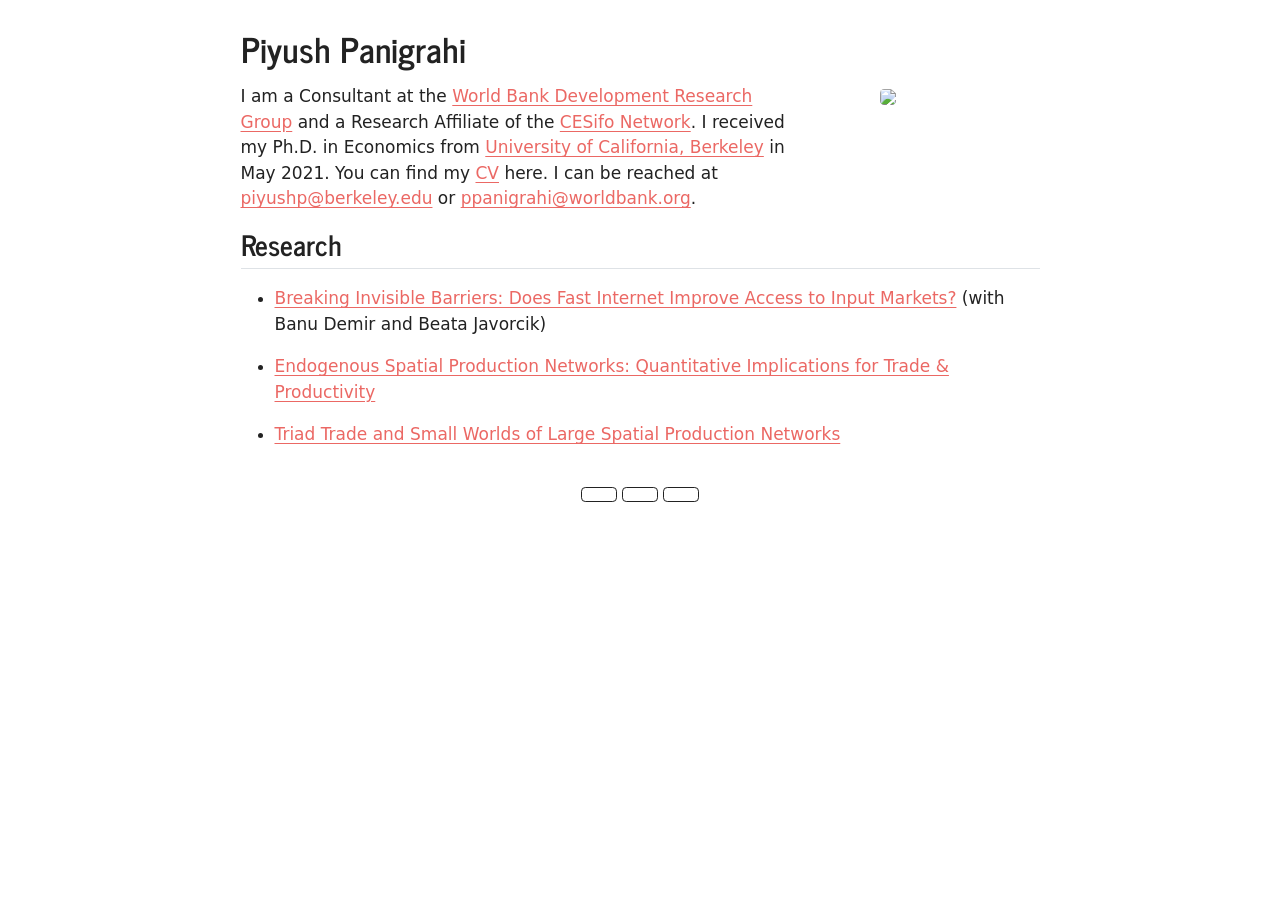
==== docs/index.html @ db844658 "update buttons" ====
<!DOCTYPE html>
<html xmlns="http://www.w3.org/1999/xhtml" lang="en" xml:lang="en"><head>

<meta charset="utf-8">
<meta name="generator" content="quarto-1.4.550">

<meta name="viewport" content="width=device-width, initial-scale=1.0, user-scalable=yes">


<title>Piyush Panigrahi</title>
<style>
code{white-space: pre-wrap;}
span.smallcaps{font-variant: small-caps;}
div.columns{display: flex; gap: min(4vw, 1.5em);}
div.column{flex: auto; overflow-x: auto;}
div.hanging-indent{margin-left: 1.5em; text-indent: -1.5em;}
ul.task-list{list-style: none;}
ul.task-list li input[type="checkbox"] {
  width: 0.8em;
  margin: 0 0.8em 0.2em -1em; /* quarto-specific, see https://github.com/quarto-dev/quarto-cli/issues/4556 */ 
  vertical-align: middle;
}
</style>


<script src="site_libs/quarto-nav/quarto-nav.js"></script>
<script src="site_libs/clipboard/clipboard.min.js"></script>
<script src="site_libs/quarto-search/autocomplete.umd.js"></script>
<script src="site_libs/quarto-search/fuse.min.js"></script>
<script src="site_libs/quarto-search/quarto-search.js"></script>
<meta name="quarto:offset" content="./">
<script src="site_libs/quarto-html/quarto.js"></script>
<script src="site_libs/quarto-html/popper.min.js"></script>
<script src="site_libs/quarto-html/tippy.umd.min.js"></script>
<script src="site_libs/quarto-html/anchor.min.js"></script>
<link href="site_libs/quarto-html/tippy.css" rel="stylesheet">
<link href="site_libs/quarto-html/quarto-syntax-highlighting.css" rel="stylesheet" id="quarto-text-highlighting-styles">
<script src="site_libs/bootstrap/bootstrap.min.js"></script>
<link href="site_libs/bootstrap/bootstrap-icons.css" rel="stylesheet">
<link href="site_libs/bootstrap/bootstrap.min.css" rel="stylesheet" id="quarto-bootstrap" data-mode="light">
<script id="quarto-search-options" type="application/json">{
  "location": "sidebar",
  "copy-button": false,
  "collapse-after": 3,
  "panel-placement": "start",
  "type": "textbox",
  "limit": 50,
  "keyboard-shortcut": [
    "f",
    "/",
    "s"
  ],
  "show-item-context": false,
  "language": {
    "search-no-results-text": "No results",
    "search-matching-documents-text": "matching documents",
    "search-copy-link-title": "Copy link to search",
    "search-hide-matches-text": "Hide additional matches",
    "search-more-match-text": "more match in this document",
    "search-more-matches-text": "more matches in this document",
    "search-clear-button-title": "Clear",
    "search-text-placeholder": "",
    "search-detached-cancel-button-title": "Cancel",
    "search-submit-button-title": "Submit",
    "search-label": "Search"
  }
}</script>


<link rel="stylesheet" href="styles.css">
</head>

<body class="fullcontent">

<div id="quarto-search-results"></div>
<!-- content -->
<div id="quarto-content" class="quarto-container page-columns page-rows-contents page-layout-article">
<!-- sidebar -->
<!-- margin-sidebar -->
    
<!-- main -->
<main class="content page-columns page-full" id="quarto-document-content">

<header id="title-block-header" class="quarto-title-block default">
<div class="quarto-title">
<h1 class="title">Piyush Panigrahi</h1>
</div>



<div class="quarto-title-meta">

    
  
    
  </div>
  


</header>


<div class="columns">
<div class="column" style="width:70%;">
<p>I am a Consultant at the <a href="https://www.worldbank.org/en/about/unit/unit-dec#4">World Bank Development Research Group</a> and a Research Affiliate of the <a href="https://www.cesifo.org/en">CESifo Network</a>. I received my Ph.D.&nbsp;in Economics from <a href="https://www.econ.berkeley.edu/">University of California, Berkeley</a> in May 2021. You can find my <a href="CV_PiyushPanigrahi.pdf">CV</a> here. I can be reached at <a href="mailto:piyushp@berkeley.edu">piyushp@berkeley.edu</a> or <a href="mailto:ppanigrahi@worldbank.org">ppanigrahi@worldbank.org</a>.</p>
</div><div class="column" style="width:10%;">
<!-- empty column to create gap -->
</div><div class="column" style="width:20%;">
<p><img src="headshot.jpg" class="rounded img-fluid"></p>
</div>
</div>
<section id="research" class="level2 page-columns page-full">
<h2 class="anchored" data-anchor-id="research">Research</h2>
<ul>
<li><p><a href="FibreInternet_DJP.pdf">Breaking Invisible Barriers: Does Fast Internet Improve Access to Input Markets?</a> (with Banu Demir and Beata Javorcik)</p></li>
<li><p><a href="JMP_PiyushPanigrahi.pdf">Endogenous Spatial Production Networks: Quantitative Implications for Trade &amp; Productivity</a></p></li>
<li><p><a href="TriadTrade_PiyushPanigrahi.pdf">Triad Trade and Small Worlds of Large Spatial Production Networks</a></p></li>
</ul>
<div style="page-break-after: always;"></div>
<div class="column-page-inset text-center">
<a class="btn btn-outline-dark" ,="" href="https://twitter.com/PiyushPP_" target="_blank" rel="noopener noreferrer">
    <i class="bi bi-twitter" role="img" aria-label="Twitter"></i>
</a>

<a class="btn btn-outline-dark" ,="" href="https://www.linkedin.com/in/piyushpanigrahi/" target="_blank" rel="noopener noreferrer">
    <i class="bi bi-linkedin" role="img" aria-label="LinkedIn"></i>
</a>

<a class="btn btn-outline-dark" ,="" href="mailto:piyushp@berkeley.edu" target="_blank" rel="noopener noreferrer">
    <i class="ai bi-envelope" role="img" aria-label="email"></i>
</a>
</div>


</section>

</main> <!-- /main -->
<script id="quarto-html-after-body" type="application/javascript">
window.document.addEventListener("DOMContentLoaded", function (event) {
  const toggleBodyColorMode = (bsSheetEl) => {
    const mode = bsSheetEl.getAttribute("data-mode");
    const bodyEl = window.document.querySelector("body");
    if (mode === "dark") {
      bodyEl.classList.add("quarto-dark");
      bodyEl.classList.remove("quarto-light");
    } else {
      bodyEl.classList.add("quarto-light");
      bodyEl.classList.remove("quarto-dark");
    }
  }
  const toggleBodyColorPrimary = () => {
    const bsSheetEl = window.document.querySelector("link#quarto-bootstrap");
    if (bsSheetEl) {
      toggleBodyColorMode(bsSheetEl);
    }
  }
  toggleBodyColorPrimary();  
  const icon = "";
  const anchorJS = new window.AnchorJS();
  anchorJS.options = {
    placement: 'right',
    icon: icon
  };
  anchorJS.add('.anchored');
  const isCodeAnnotation = (el) => {
    for (const clz of el.classList) {
      if (clz.startsWith('code-annotation-')) {                     
        return true;
      }
    }
    return false;
  }
  const clipboard = new window.ClipboardJS('.code-copy-button', {
    text: function(trigger) {
      const codeEl = trigger.previousElementSibling.cloneNode(true);
      for (const childEl of codeEl.children) {
        if (isCodeAnnotation(childEl)) {
          childEl.remove();
        }
      }
      return codeEl.innerText;
    }
  });
  clipboard.on('success', function(e) {
    // button target
    const button = e.trigger;
    // don't keep focus
    button.blur();
    // flash "checked"
    button.classList.add('code-copy-button-checked');
    var currentTitle = button.getAttribute("title");
    button.setAttribute("title", "Copied!");
    let tooltip;
    if (window.bootstrap) {
      button.setAttribute("data-bs-toggle", "tooltip");
      button.setAttribute("data-bs-placement", "left");
      button.setAttribute("data-bs-title", "Copied!");
      tooltip = new bootstrap.Tooltip(button, 
        { trigger: "manual", 
          customClass: "code-copy-button-tooltip",
          offset: [0, -8]});
      tooltip.show();    
    }
    setTimeout(function() {
      if (tooltip) {
        tooltip.hide();
        button.removeAttribute("data-bs-title");
        button.removeAttribute("data-bs-toggle");
        button.removeAttribute("data-bs-placement");
      }
      button.setAttribute("title", currentTitle);
      button.classList.remove('code-copy-button-checked');
    }, 1000);
    // clear code selection
    e.clearSelection();
  });
  function tippyHover(el, contentFn, onTriggerFn, onUntriggerFn) {
    const config = {
      allowHTML: true,
      maxWidth: 500,
      delay: 100,
      arrow: false,
      appendTo: function(el) {
          return el.parentElement;
      },
      interactive: true,
      interactiveBorder: 10,
      theme: 'quarto',
      placement: 'bottom-start',
    };
    if (contentFn) {
      config.content = contentFn;
    }
    if (onTriggerFn) {
      config.onTrigger = onTriggerFn;
    }
    if (onUntriggerFn) {
      config.onUntrigger = onUntriggerFn;
    }
    window.tippy(el, config); 
  }
  const noterefs = window.document.querySelectorAll('a[role="doc-noteref"]');
  for (var i=0; i<noterefs.length; i++) {
    const ref = noterefs[i];
    tippyHover(ref, function() {
      // use id or data attribute instead here
      let href = ref.getAttribute('data-footnote-href') || ref.getAttribute('href');
      try { href = new URL(href).hash; } catch {}
      const id = href.replace(/^#\/?/, "");
      const note = window.document.getElementById(id);
      return note.innerHTML;
    });
  }
  const xrefs = window.document.querySelectorAll('a.quarto-xref');
  const processXRef = (id, note) => {
    // Strip column container classes
    const stripColumnClz = (el) => {
      el.classList.remove("page-full", "page-columns");
      if (el.children) {
        for (const child of el.children) {
          stripColumnClz(child);
        }
      }
    }
    stripColumnClz(note)
    if (id === null || id.startsWith('sec-')) {
      // Special case sections, only their first couple elements
      const container = document.createElement("div");
      if (note.children && note.children.length > 2) {
        container.appendChild(note.children[0].cloneNode(true));
        for (let i = 1; i < note.children.length; i++) {
          const child = note.children[i];
          if (child.tagName === "P" && child.innerText === "") {
            continue;
          } else {
            container.appendChild(child.cloneNode(true));
            break;
          }
        }
        if (window.Quarto?.typesetMath) {
          window.Quarto.typesetMath(container);
        }
        return container.innerHTML
      } else {
        if (window.Quarto?.typesetMath) {
          window.Quarto.typesetMath(note);
        }
        return note.innerHTML;
      }
    } else {
      // Remove any anchor links if they are present
      const anchorLink = note.querySelector('a.anchorjs-link');
      if (anchorLink) {
        anchorLink.remove();
      }
      if (window.Quarto?.typesetMath) {
        window.Quarto.typesetMath(note);
      }
      // TODO in 1.5, we should make sure this works without a callout special case
      if (note.classList.contains("callout")) {
        return note.outerHTML;
      } else {
        return note.innerHTML;
      }
    }
  }
  for (var i=0; i<xrefs.length; i++) {
    const xref = xrefs[i];
    tippyHover(xref, undefined, function(instance) {
      instance.disable();
      let url = xref.getAttribute('href');
      let hash = undefined; 
      if (url.startsWith('#')) {
        hash = url;
      } else {
        try { hash = new URL(url).hash; } catch {}
      }
      if (hash) {
        const id = hash.replace(/^#\/?/, "");
        const note = window.document.getElementById(id);
        if (note !== null) {
          try {
            const html = processXRef(id, note.cloneNode(true));
            instance.setContent(html);
          } finally {
            instance.enable();
            instance.show();
          }
        } else {
          // See if we can fetch this
          fetch(url.split('#')[0])
          .then(res => res.text())
          .then(html => {
            const parser = new DOMParser();
            const htmlDoc = parser.parseFromString(html, "text/html");
            const note = htmlDoc.getElementById(id);
            if (note !== null) {
              const html = processXRef(id, note);
              instance.setContent(html);
            } 
          }).finally(() => {
            instance.enable();
            instance.show();
          });
        }
      } else {
        // See if we can fetch a full url (with no hash to target)
        // This is a special case and we should probably do some content thinning / targeting
        fetch(url)
        .then(res => res.text())
        .then(html => {
          const parser = new DOMParser();
          const htmlDoc = parser.parseFromString(html, "text/html");
          const note = htmlDoc.querySelector('main.content');
          if (note !== null) {
            // This should only happen for chapter cross references
            // (since there is no id in the URL)
            // remove the first header
            if (note.children.length > 0 && note.children[0].tagName === "HEADER") {
              note.children[0].remove();
            }
            const html = processXRef(null, note);
            instance.setContent(html);
          } 
        }).finally(() => {
          instance.enable();
          instance.show();
        });
      }
    }, function(instance) {
    });
  }
      let selectedAnnoteEl;
      const selectorForAnnotation = ( cell, annotation) => {
        let cellAttr = 'data-code-cell="' + cell + '"';
        let lineAttr = 'data-code-annotation="' +  annotation + '"';
        const selector = 'span[' + cellAttr + '][' + lineAttr + ']';
        return selector;
      }
      const selectCodeLines = (annoteEl) => {
        const doc = window.document;
        const targetCell = annoteEl.getAttribute("data-target-cell");
        const targetAnnotation = annoteEl.getAttribute("data-target-annotation");
        const annoteSpan = window.document.querySelector(selectorForAnnotation(targetCell, targetAnnotation));
        const lines = annoteSpan.getAttribute("data-code-lines").split(",");
        const lineIds = lines.map((line) => {
          return targetCell + "-" + line;
        })
        let top = null;
        let height = null;
        let parent = null;
        if (lineIds.length > 0) {
            //compute the position of the single el (top and bottom and make a div)
            const el = window.document.getElementById(lineIds[0]);
            top = el.offsetTop;
            height = el.offsetHeight;
            parent = el.parentElement.parentElement;
          if (lineIds.length > 1) {
            const lastEl = window.document.getElementById(lineIds[lineIds.length - 1]);
            const bottom = lastEl.offsetTop + lastEl.offsetHeight;
            height = bottom - top;
          }
          if (top !== null && height !== null && parent !== null) {
            // cook up a div (if necessary) and position it 
            let div = window.document.getElementById("code-annotation-line-highlight");
            if (div === null) {
              div = window.document.createElement("div");
              div.setAttribute("id", "code-annotation-line-highlight");
              div.style.position = 'absolute';
              parent.appendChild(div);
            }
            div.style.top = top - 2 + "px";
            div.style.height = height + 4 + "px";
            div.style.left = 0;
            let gutterDiv = window.document.getElementById("code-annotation-line-highlight-gutter");
            if (gutterDiv === null) {
              gutterDiv = window.document.createElement("div");
              gutterDiv.setAttribute("id", "code-annotation-line-highlight-gutter");
              gutterDiv.style.position = 'absolute';
              const codeCell = window.document.getElementById(targetCell);
              const gutter = codeCell.querySelector('.code-annotation-gutter');
              gutter.appendChild(gutterDiv);
            }
            gutterDiv.style.top = top - 2 + "px";
            gutterDiv.style.height = height + 4 + "px";
          }
          selectedAnnoteEl = annoteEl;
        }
      };
      const unselectCodeLines = () => {
        const elementsIds = ["code-annotation-line-highlight", "code-annotation-line-highlight-gutter"];
        elementsIds.forEach((elId) => {
          const div = window.document.getElementById(elId);
          if (div) {
            div.remove();
          }
        });
        selectedAnnoteEl = undefined;
      };
        // Handle positioning of the toggle
    window.addEventListener(
      "resize",
      throttle(() => {
        elRect = undefined;
        if (selectedAnnoteEl) {
          selectCodeLines(selectedAnnoteEl);
        }
      }, 10)
    );
    function throttle(fn, ms) {
    let throttle = false;
    let timer;
      return (...args) => {
        if(!throttle) { // first call gets through
            fn.apply(this, args);
            throttle = true;
        } else { // all the others get throttled
            if(timer) clearTimeout(timer); // cancel #2
            timer = setTimeout(() => {
              fn.apply(this, args);
              timer = throttle = false;
            }, ms);
        }
      };
    }
      // Attach click handler to the DT
      const annoteDls = window.document.querySelectorAll('dt[data-target-cell]');
      for (const annoteDlNode of annoteDls) {
        annoteDlNode.addEventListener('click', (event) => {
          const clickedEl = event.target;
          if (clickedEl !== selectedAnnoteEl) {
            unselectCodeLines();
            const activeEl = window.document.querySelector('dt[data-target-cell].code-annotation-active');
            if (activeEl) {
              activeEl.classList.remove('code-annotation-active');
            }
            selectCodeLines(clickedEl);
            clickedEl.classList.add('code-annotation-active');
          } else {
            // Unselect the line
            unselectCodeLines();
            clickedEl.classList.remove('code-annotation-active');
          }
        });
      }
  const findCites = (el) => {
    const parentEl = el.parentElement;
    if (parentEl) {
      const cites = parentEl.dataset.cites;
      if (cites) {
        return {
          el,
          cites: cites.split(' ')
        };
      } else {
        return findCites(el.parentElement)
      }
    } else {
      return undefined;
    }
  };
  var bibliorefs = window.document.querySelectorAll('a[role="doc-biblioref"]');
  for (var i=0; i<bibliorefs.length; i++) {
    const ref = bibliorefs[i];
    const citeInfo = findCites(ref);
    if (citeInfo) {
      tippyHover(citeInfo.el, function() {
        var popup = window.document.createElement('div');
        citeInfo.cites.forEach(function(cite) {
          var citeDiv = window.document.createElement('div');
          citeDiv.classList.add('hanging-indent');
          citeDiv.classList.add('csl-entry');
          var biblioDiv = window.document.getElementById('ref-' + cite);
          if (biblioDiv) {
            citeDiv.innerHTML = biblioDiv.innerHTML;
          }
          popup.appendChild(citeDiv);
        });
        return popup.innerHTML;
      });
    }
  }
});
</script>
</div> <!-- /content -->




</body></html>
---- docs/site_libs/quarto-html/tippy.css ----
.tippy-box[data-animation=fade][data-state=hidden]{opacity:0}[data-tippy-root]{max-width:calc(100vw - 10px)}.tippy-box{position:relative;background-color:#333;color:#fff;border-radius:4px;font-size:14px;line-height:1.4;white-space:normal;outline:0;transition-property:transform,visibility,opacity}.tippy-box[data-placement^=top]>.tippy-arrow{bottom:0}.tippy-box[data-placement^=top]>.tippy-arrow:before{bottom:-7px;left:0;border-width:8px 8px 0;border-top-color:initial;transform-origin:center top}.tippy-box[data-placement^=bottom]>.tippy-arrow{top:0}.tippy-box[data-placement^=bottom]>.tippy-arrow:before{top:-7px;left:0;border-width:0 8px 8px;border-bottom-color:initial;transform-origin:center bottom}.tippy-box[data-placement^=left]>.tippy-arrow{right:0}.tippy-box[data-placement^=left]>.tippy-arrow:before{border-width:8px 0 8px 8px;border-left-color:initial;right:-7px;transform-origin:center left}.tippy-box[data-placement^=right]>.tippy-arrow{left:0}.tippy-box[data-placement^=right]>.tippy-arrow:before{left:-7px;border-width:8px 8px 8px 0;border-right-color:initial;transform-origin:center right}.tippy-box[data-inertia][data-state=visible]{transition-timing-function:cubic-bezier(.54,1.5,.38,1.11)}.tippy-arrow{width:16px;height:16px;color:#333}.tippy-arrow:before{content:"";position:absolute;border-color:transparent;border-style:solid}.tippy-content{position:relative;padding:5px 9px;z-index:1}
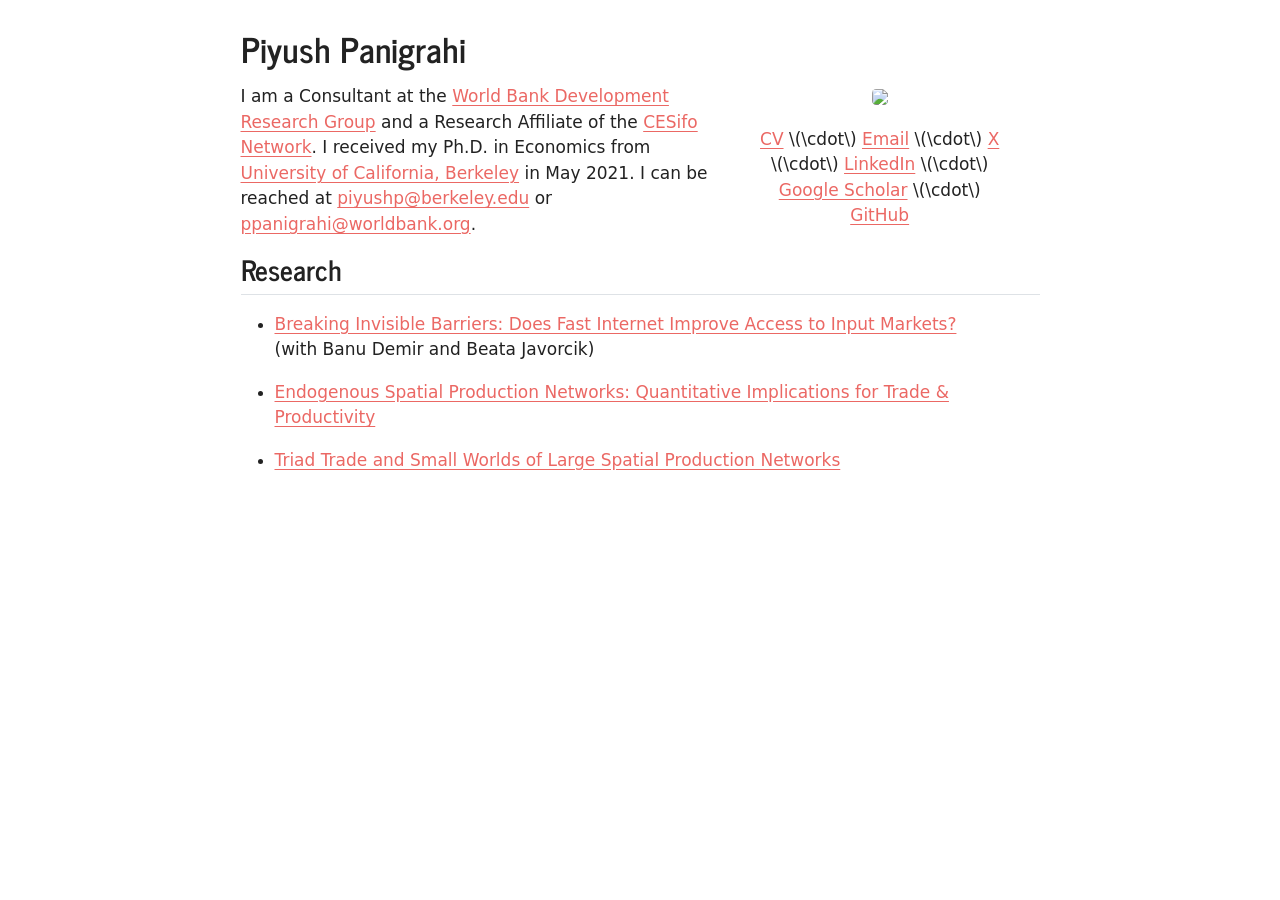
==== commit 92f26ac4: "add contact details" ====
--- a/docs/index.html
+++ b/docs/index.html
@@ -66,6 +66,35 @@
   }
 }</script>
 
+  <script src="https://polyfill.io/v3/polyfill.min.js?features=es6"></script>
+  <script src="https://cdn.jsdelivr.net/npm/mathjax@3/es5/tex-chtml-full.js" type="text/javascript"></script>
+
+<script type="text/javascript">
+const typesetMath = (el) => {
+  if (window.MathJax) {
+    // MathJax Typeset
+    window.MathJax.typeset([el]);
+  } else if (window.katex) {
+    // KaTeX Render
+    var mathElements = el.getElementsByClassName("math");
+    var macros = [];
+    for (var i = 0; i < mathElements.length; i++) {
+      var texText = mathElements[i].firstChild;
+      if (mathElements[i].tagName == "SPAN") {
+        window.katex.render(texText.data, mathElements[i], {
+          displayMode: mathElements[i].classList.contains('display'),
+          throwOnError: false,
+          macros: macros,
+          fleqn: false
+        });
+      }
+    }
+  }
+}
+window.Quarto = {
+  typesetMath
+};
+</script>
 
 <link rel="stylesheet" href="styles.css">
 </head>
@@ -79,7 +108,7 @@
 <!-- margin-sidebar -->
     
 <!-- main -->
-<main class="content page-columns page-full" id="quarto-document-content">
+<main class="content" id="quarto-document-content">
 
 <header id="title-block-header" class="quarto-title-block default">
 <div class="quarto-title">
@@ -101,35 +130,23 @@
 
 
 <div class="columns">
-<div class="column" style="width:70%;">
-<p>I am a Consultant at the <a href="https://www.worldbank.org/en/about/unit/unit-dec#4">World Bank Development Research Group</a> and a Research Affiliate of the <a href="https://www.cesifo.org/en">CESifo Network</a>. I received my Ph.D.&nbsp;in Economics from <a href="https://www.econ.berkeley.edu/">University of California, Berkeley</a> in May 2021. You can find my <a href="CV_PiyushPanigrahi.pdf">CV</a> here. I can be reached at <a href="mailto:piyushp@berkeley.edu">piyushp@berkeley.edu</a> or <a href="mailto:ppanigrahi@worldbank.org">ppanigrahi@worldbank.org</a>.</p>
-</div><div class="column" style="width:10%;">
+<div class="column" style="width:60%;">
+<p>I am a Consultant at the <a href="https://www.worldbank.org/en/about/unit/unit-dec#4">World Bank Development Research Group</a> and a Research Affiliate of the <a href="https://www.cesifo.org/en">CESifo Network</a>. I received my Ph.D.&nbsp;in Economics from <a href="https://www.econ.berkeley.edu/">University of California, Berkeley</a> in May 2021. I can be reached at <a href="mailto:piyushp@berkeley.edu">piyushp@berkeley.edu</a> or <a href="mailto:ppanigrahi@worldbank.org">ppanigrahi@worldbank.org</a>.</p>
+</div><div class="column" style="width:5%;">
 <!-- empty column to create gap -->
-</div><div class="column" style="width:20%;">
+</div><div class="column text-center" style="width:30%;">
 <p><img src="headshot.jpg" class="rounded img-fluid"></p>
+<p><a href="CV_PiyushPanigrahi.pdf">CV</a> <span class="math inline">\(\cdot\)</span> <a href="mailto:piyushp@berkeley.edu">Email</a> <span class="math inline">\(\cdot\)</span> <a href="https://twitter.com/PiyushPP_">X</a> <span class="math inline">\(\cdot\)</span> <a href="https://www.linkedin.com/in/piyushpanigrahi/">LinkedIn</a> <span class="math inline">\(\cdot\)</span> <a href="https://scholar.google.com/citations?user=oKXKw5QAAAAJ">Google Scholar</a> <span class="math inline">\(\cdot\)</span> <a href="https://github.com/piyushpanigrahi">GitHub</a></p>
 </div>
 </div>
-<section id="research" class="level2 page-columns page-full">
+<section id="research" class="level2">
 <h2 class="anchored" data-anchor-id="research">Research</h2>
 <ul>
-<li><p><a href="FibreInternet_DJP.pdf">Breaking Invisible Barriers: Does Fast Internet Improve Access to Input Markets?</a> (with Banu Demir and Beata Javorcik)</p></li>
+<li><p><a href="FibreInternet_DJP.pdf">Breaking Invisible Barriers: Does Fast Internet Improve Access to Input Markets?</a><br>
+(with Banu Demir and Beata Javorcik)</p></li>
 <li><p><a href="JMP_PiyushPanigrahi.pdf">Endogenous Spatial Production Networks: Quantitative Implications for Trade &amp; Productivity</a></p></li>
 <li><p><a href="TriadTrade_PiyushPanigrahi.pdf">Triad Trade and Small Worlds of Large Spatial Production Networks</a></p></li>
 </ul>
-<div style="page-break-after: always;"></div>
-<div class="column-page-inset text-center">
-<a class="btn btn-outline-dark" ,="" href="https://twitter.com/PiyushPP_" target="_blank" rel="noopener noreferrer">
-    <i class="bi bi-twitter" role="img" aria-label="Twitter"></i>
-</a>
-
-<a class="btn btn-outline-dark" ,="" href="https://www.linkedin.com/in/piyushpanigrahi/" target="_blank" rel="noopener noreferrer">
-    <i class="bi bi-linkedin" role="img" aria-label="LinkedIn"></i>
-</a>
-
-<a class="btn btn-outline-dark" ,="" href="mailto:piyushp@berkeley.edu" target="_blank" rel="noopener noreferrer">
-    <i class="ai bi-envelope" role="img" aria-label="email"></i>
-</a>
-</div>
 
 
 </section>
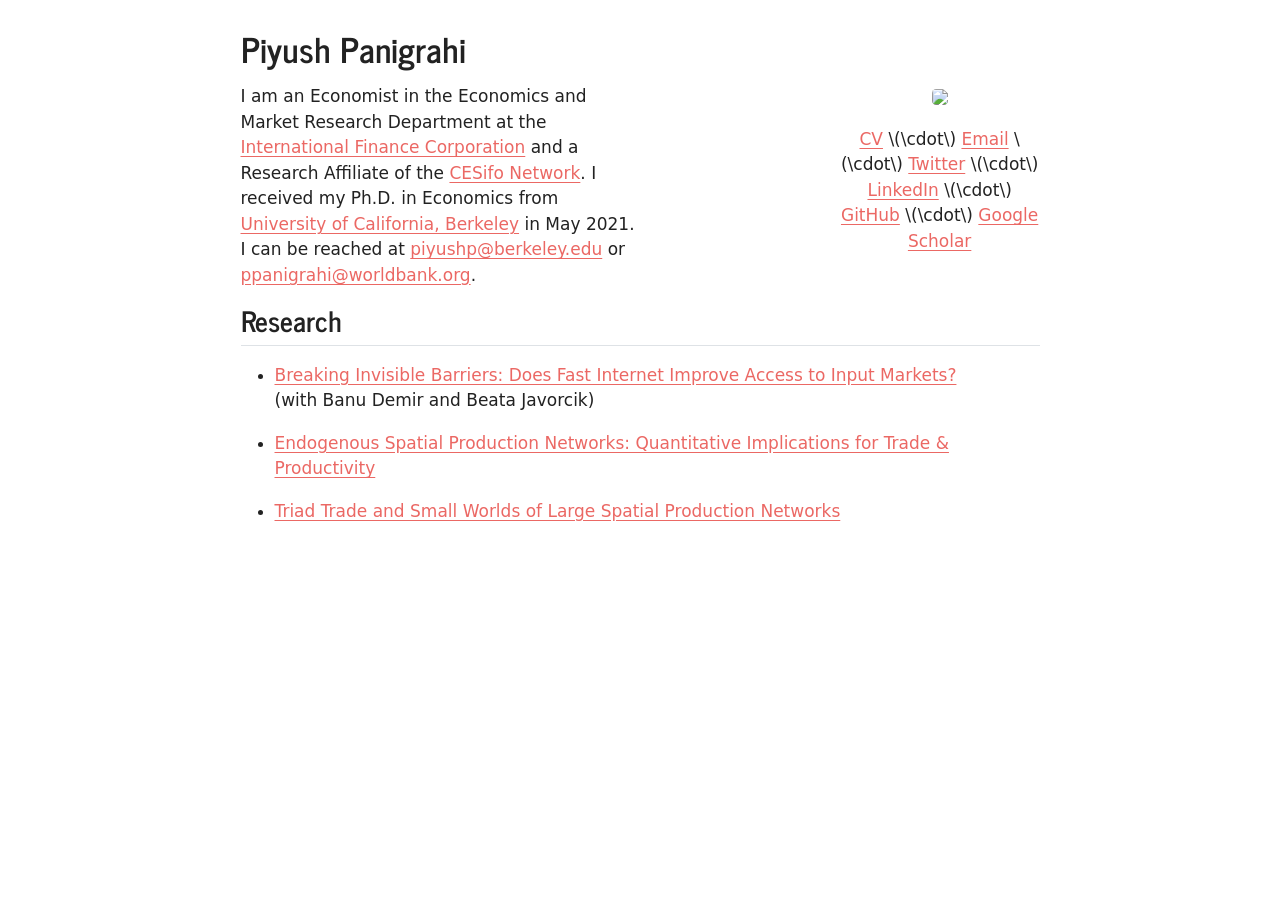
==== commit 1911f1bd: "update CV" ====
--- a/docs/index.html
+++ b/docs/index.html
@@ -130,13 +130,13 @@
 
 
 <div class="columns">
-<div class="column" style="width:60%;">
-<p>I am a Consultant at the <a href="https://www.worldbank.org/en/about/unit/unit-dec#4">World Bank Development Research Group</a> and a Research Affiliate of the <a href="https://www.cesifo.org/en">CESifo Network</a>. I received my Ph.D.&nbsp;in Economics from <a href="https://www.econ.berkeley.edu/">University of California, Berkeley</a> in May 2021. I can be reached at <a href="mailto:piyushp@berkeley.edu">piyushp@berkeley.edu</a> or <a href="mailto:ppanigrahi@worldbank.org">ppanigrahi@worldbank.org</a>.</p>
-</div><div class="column" style="width:5%;">
+<div class="column" style="width:50%;">
+<p>I am an Economist in the Economics and Market Research Department at the <a href="https://www.ifc.org/">International Finance Corporation</a> and a Research Affiliate of the <a href="https://www.cesifo.org/en">CESifo Network</a>. I received my Ph.D.&nbsp;in Economics from <a href="https://www.econ.berkeley.edu/">University of California, Berkeley</a> in May 2021. I can be reached at <a href="mailto:piyushp@berkeley.edu">piyushp@berkeley.edu</a> or <a href="mailto:ppanigrahi@worldbank.org">ppanigrahi@worldbank.org</a>.</p>
+</div><div class="column" style="width:25%;">
 <!-- empty column to create gap -->
-</div><div class="column text-center" style="width:30%;">
+</div><div class="column text-center" style="width:25%;">
 <p><img src="headshot.jpg" class="rounded img-fluid"></p>
-<p><a href="CV_PiyushPanigrahi.pdf">CV</a> <span class="math inline">\(\cdot\)</span> <a href="mailto:piyushp@berkeley.edu">Email</a> <span class="math inline">\(\cdot\)</span> <a href="https://twitter.com/PiyushPP_">X</a> <span class="math inline">\(\cdot\)</span> <a href="https://www.linkedin.com/in/piyushpanigrahi/">LinkedIn</a> <span class="math inline">\(\cdot\)</span> <a href="https://scholar.google.com/citations?user=oKXKw5QAAAAJ">Google Scholar</a> <span class="math inline">\(\cdot\)</span> <a href="https://github.com/piyushpanigrahi">GitHub</a></p>
+<p><a href="CV_PiyushPanigrahi.pdf">CV</a> <span class="math inline">\(\cdot\)</span> <a href="mailto:ppanigrahi@worldbank.org">Email</a> <span class="math inline">\(\cdot\)</span> <a href="https://twitter.com/PiyushPP_">Twitter</a> <span class="math inline">\(\cdot\)</span> <a href="https://www.linkedin.com/in/piyushpanigrahi/">LinkedIn</a> <span class="math inline">\(\cdot\)</span> <a href="https://github.com/piyushpanigrahi">GitHub</a> <span class="math inline">\(\cdot\)</span> <a href="https://scholar.google.com/citations?user=oKXKw5QAAAAJ">Google Scholar</a></p>
 </div>
 </div>
 <section id="research" class="level2">
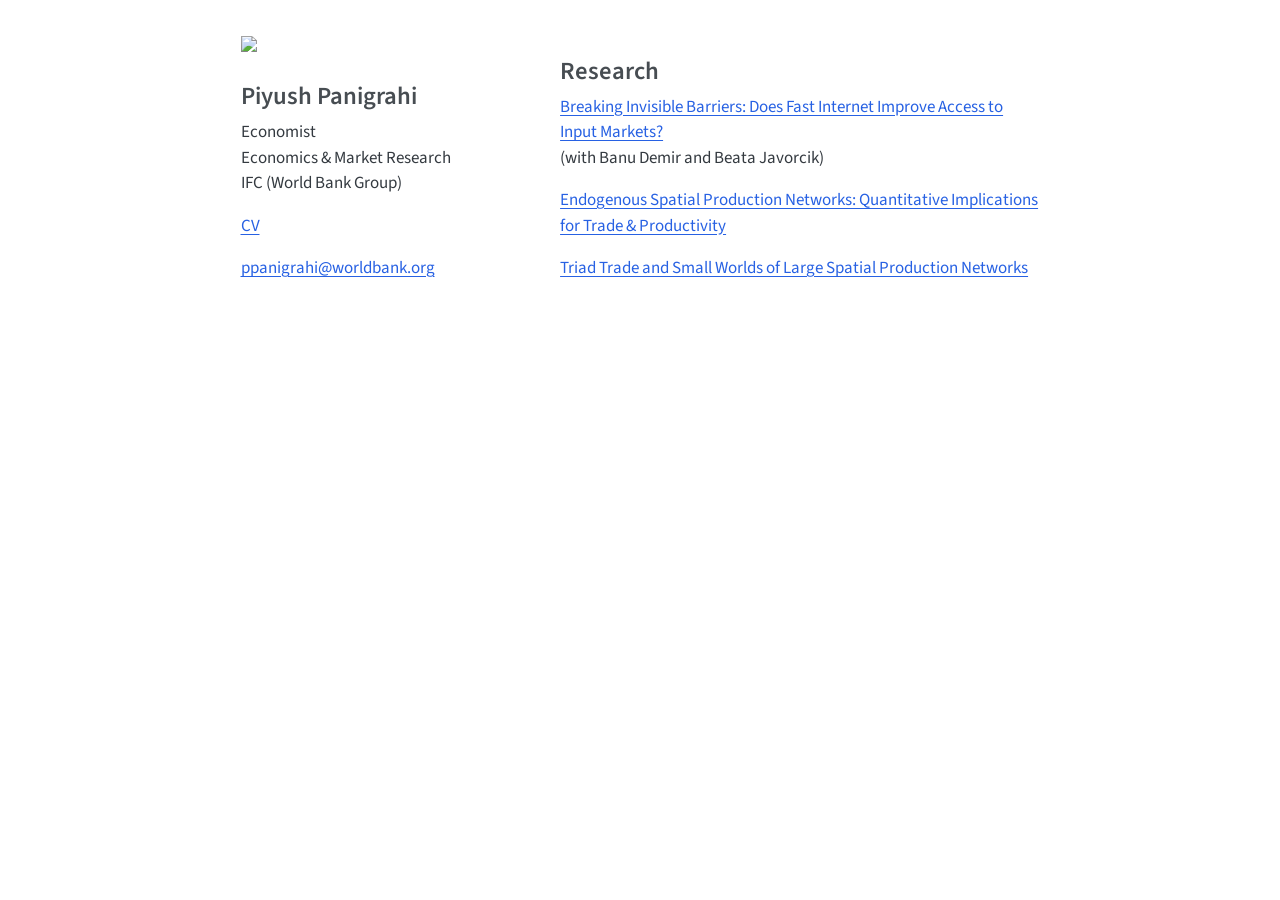
==== commit ce0a3eef: "update minimal" ====
--- a/docs/index.html
+++ b/docs/index.html
@@ -66,35 +66,6 @@
   }
 }</script>
 
-  <script src="https://polyfill.io/v3/polyfill.min.js?features=es6"></script>
-  <script src="https://cdn.jsdelivr.net/npm/mathjax@3/es5/tex-chtml-full.js" type="text/javascript"></script>
-
-<script type="text/javascript">
-const typesetMath = (el) => {
-  if (window.MathJax) {
-    // MathJax Typeset
-    window.MathJax.typeset([el]);
-  } else if (window.katex) {
-    // KaTeX Render
-    var mathElements = el.getElementsByClassName("math");
-    var macros = [];
-    for (var i = 0; i < mathElements.length; i++) {
-      var texText = mathElements[i].firstChild;
-      if (mathElements[i].tagName == "SPAN") {
-        window.katex.render(texText.data, mathElements[i], {
-          displayMode: mathElements[i].classList.contains('display'),
-          throwOnError: false,
-          macros: macros,
-          fleqn: false
-        });
-      }
-    }
-  }
-}
-window.Quarto = {
-  typesetMath
-};
-</script>
 
 <link rel="stylesheet" href="styles.css">
 </head>
@@ -110,46 +81,41 @@
 <!-- main -->
 <main class="content" id="quarto-document-content">
 
-<header id="title-block-header" class="quarto-title-block default">
-<div class="quarto-title">
-<h1 class="title">Piyush Panigrahi</h1>
-</div>
-
-
-
-<div class="quarto-title-meta">
-
-    
-  
-    
-  </div>
-  
-
-
-</header>
+
 
 
 <div class="columns">
-<div class="column" style="width:50%;">
-<p>I am an Economist in the Economics and Market Research Department at the <a href="https://www.ifc.org/">International Finance Corporation</a> and a Research Affiliate of the <a href="https://www.cesifo.org/en">CESifo Network</a>. I received my Ph.D.&nbsp;in Economics from <a href="https://www.econ.berkeley.edu/">University of California, Berkeley</a> in May 2021. I can be reached at <a href="mailto:piyushp@berkeley.edu">piyushp@berkeley.edu</a> or <a href="mailto:ppanigrahi@worldbank.org">ppanigrahi@worldbank.org</a>.</p>
-</div><div class="column" style="width:25%;">
+<div class="column" style="width:35%;">
+<p><img src="headshot.jpg" class="img-fluid" style="width:60.0%"><br>
+</p>
+<section id="piyush-panigrahi" class="level3">
+<h3 class="anchored" data-anchor-id="piyush-panigrahi">Piyush Panigrahi</h3>
+<p>Economist<br>
+Economics &amp; Market Research<br>
+IFC (World Bank Group)<br>
+</p>
+<p><a href="CV_PiyushPanigrahi.pdf">CV</a><br>
+</p>
+<p><a href="mailto:ppanigrahi@worldbank.org">ppanigrahi@worldbank.org</a><br>
+</p>
+</section>
+</div><div class="column" style="width:5%;">
 <!-- empty column to create gap -->
-</div><div class="column text-center" style="width:25%;">
-<p><img src="headshot.jpg" class="rounded img-fluid"></p>
-<p><a href="CV_PiyushPanigrahi.pdf">CV</a> <span class="math inline">\(\cdot\)</span> <a href="mailto:ppanigrahi@worldbank.org">Email</a> <span class="math inline">\(\cdot\)</span> <a href="https://twitter.com/PiyushPP_">Twitter</a> <span class="math inline">\(\cdot\)</span> <a href="https://www.linkedin.com/in/piyushpanigrahi/">LinkedIn</a> <span class="math inline">\(\cdot\)</span> <a href="https://github.com/piyushpanigrahi">GitHub</a> <span class="math inline">\(\cdot\)</span> <a href="https://scholar.google.com/citations?user=oKXKw5QAAAAJ">Google Scholar</a></p>
+</div><div class="column" style="width:60%;">
+<section id="research" class="level3">
+<h3 class="anchored" data-anchor-id="research">Research</h3>
+<p><a href="FibreInternet_DJP.pdf">Breaking Invisible Barriers: Does Fast Internet Improve Access to Input Markets?</a><br>
+(with Banu Demir and Beata Javorcik)<br>
+</p>
+<p><a href="JMP_PiyushPanigrahi.pdf">Endogenous Spatial Production Networks: Quantitative Implications for Trade &amp; Productivity</a><br>
+</p>
+<p><a href="TriadTrade_PiyushPanigrahi.pdf">Triad Trade and Small Worlds of Large Spatial Production Networks</a><br>
+</p>
+</section>
 </div>
 </div>
-<section id="research" class="level2">
-<h2 class="anchored" data-anchor-id="research">Research</h2>
-<ul>
-<li><p><a href="FibreInternet_DJP.pdf">Breaking Invisible Barriers: Does Fast Internet Improve Access to Input Markets?</a><br>
-(with Banu Demir and Beata Javorcik)</p></li>
-<li><p><a href="JMP_PiyushPanigrahi.pdf">Endogenous Spatial Production Networks: Quantitative Implications for Trade &amp; Productivity</a></p></li>
-<li><p><a href="TriadTrade_PiyushPanigrahi.pdf">Triad Trade and Small Worlds of Large Spatial Production Networks</a></p></li>
-</ul>
-
-
-</section>
+
+
 
 </main> <!-- /main -->
 <script id="quarto-html-after-body" type="application/javascript">
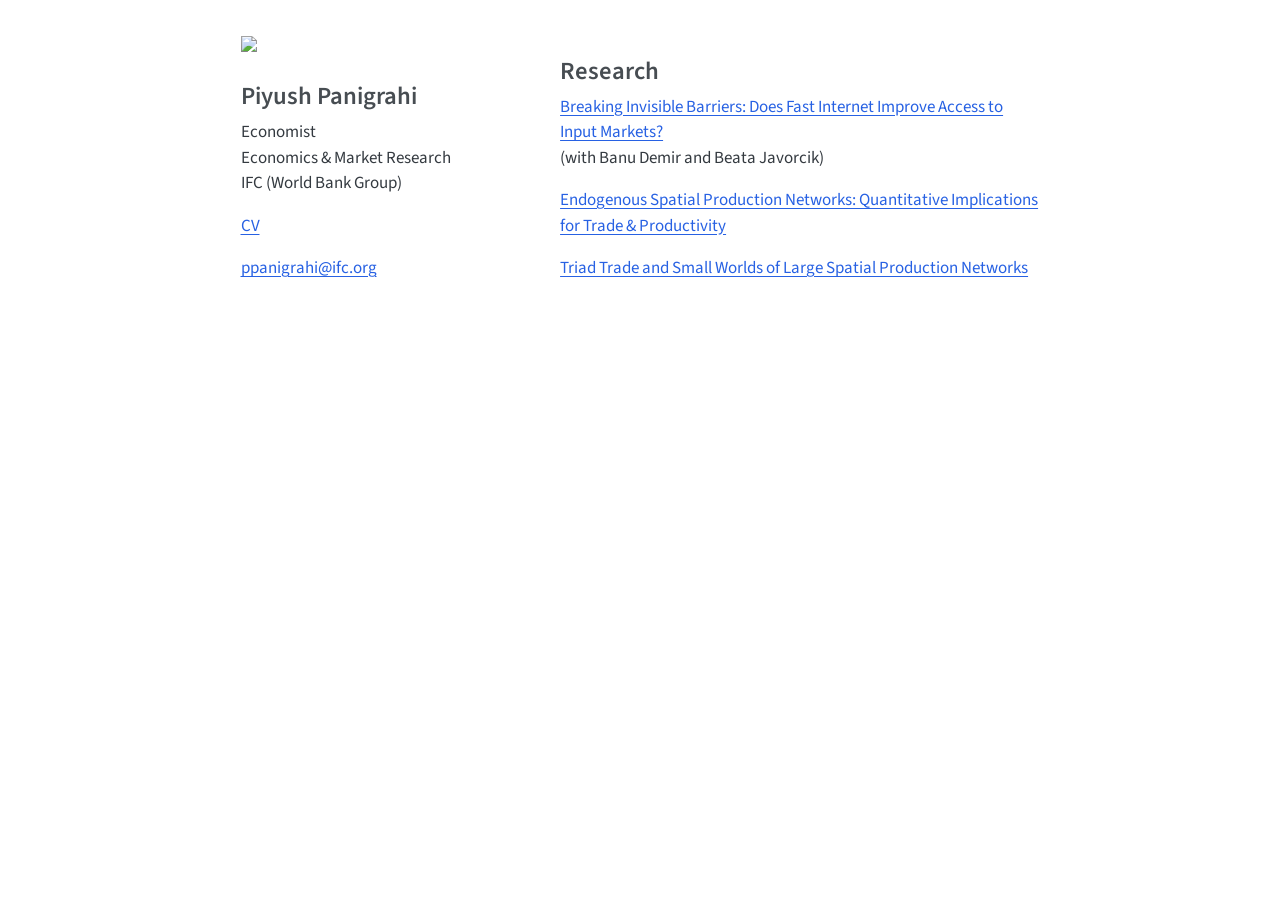
==== commit d76a1aeb: "update email" ====
--- a/docs/index.html
+++ b/docs/index.html
@@ -96,7 +96,7 @@
 </p>
 <p><a href="CV_PiyushPanigrahi.pdf">CV</a><br>
 </p>
-<p><a href="mailto:ppanigrahi@worldbank.org">ppanigrahi@worldbank.org</a><br>
+<p><a href="mailto:ppanigrahi@ifc.org">ppanigrahi@ifc.org</a><br>
 </p>
 </section>
 </div><div class="column" style="width:5%;">
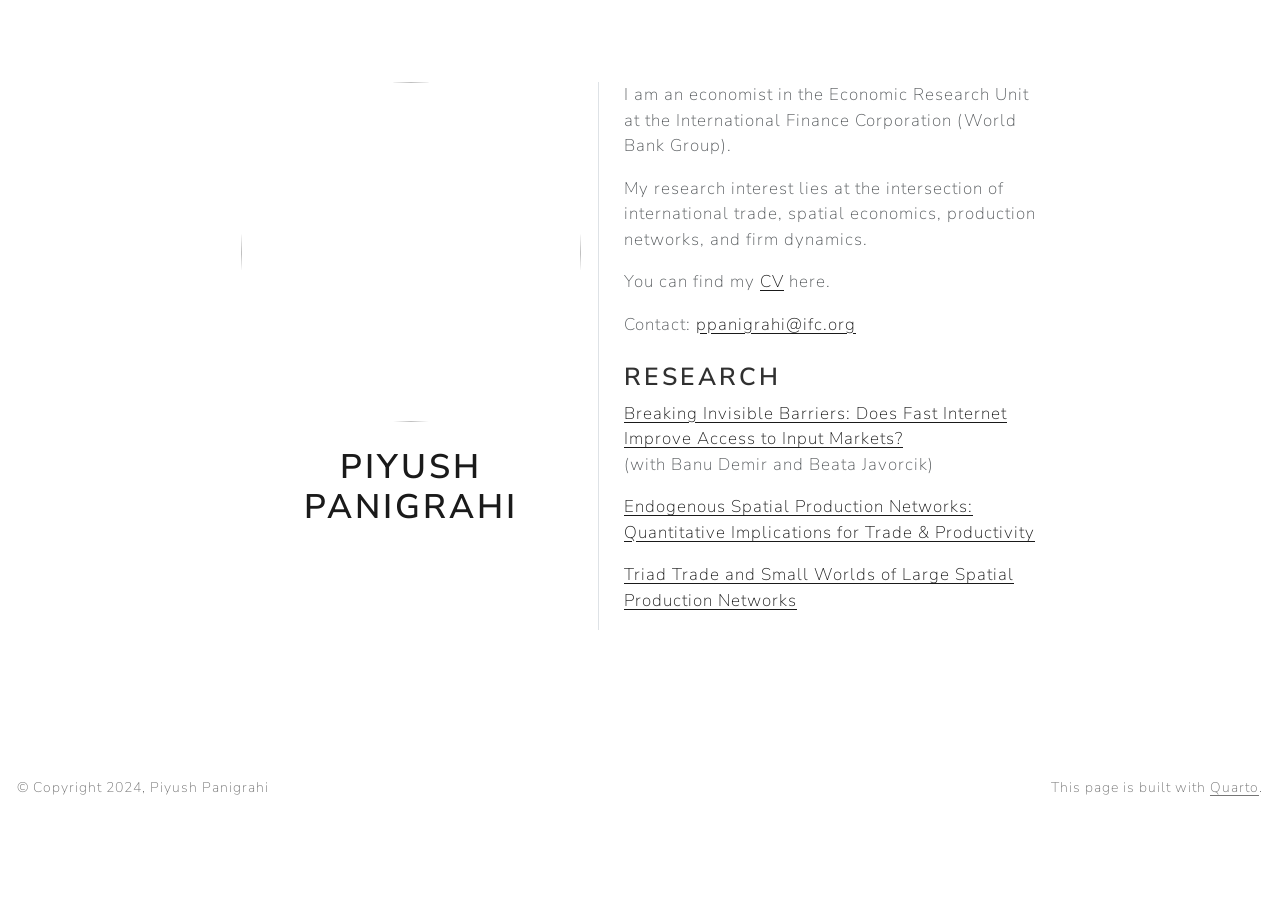
==== commit 5d1d1da7: "quarto update" ====
--- a/docs/index.html
+++ b/docs/index.html
@@ -32,7 +32,6 @@
 <script src="site_libs/quarto-html/quarto.js"></script>
 <script src="site_libs/quarto-html/popper.min.js"></script>
 <script src="site_libs/quarto-html/tippy.umd.min.js"></script>
-<script src="site_libs/quarto-html/anchor.min.js"></script>
 <link href="site_libs/quarto-html/tippy.css" rel="stylesheet">
 <link href="site_libs/quarto-html/quarto-syntax-highlighting.css" rel="stylesheet" id="quarto-text-highlighting-styles">
 <script src="site_libs/bootstrap/bootstrap.min.js"></script>
@@ -84,26 +83,25 @@
 
 
 
-<div class="columns">
-<div class="column" style="width:35%;">
-<p><img src="headshot.jpg" class="img-fluid" style="width:60.0%"><br>
-</p>
-<section id="piyush-panigrahi" class="level3">
-<h3 class="anchored" data-anchor-id="piyush-panigrahi">Piyush Panigrahi</h3>
-<p>Economist<br>
-Economics &amp; Market Research<br>
-IFC (World Bank Group)<br>
-</p>
-<p><a href="CV_PiyushPanigrahi.pdf">CV</a><br>
-</p>
-<p><a href="mailto:ppanigrahi@ifc.org">ppanigrahi@ifc.org</a><br>
-</p>
-</section>
-</div><div class="column" style="width:5%;">
-<!-- empty column to create gap -->
-</div><div class="column" style="width:60%;">
+<div class="quarto-about-trestles content">
+  <div class="about-entity">
+    <img src="headshot.jpg" class="about-image
+  round " style="height: 20em; width: 20em;">
+<header id="title-block-header" class="quarto-title-block default">
+<div class="quarto-title">
+<h1 class="title">Piyush Panigrahi</h1>
+</div>
+<div class="quarto-title-meta">
+  </div>
+</header>
+  </div>
+  <div class="about-contents"><div id="hero-heading">
+<p>I am an economist in the Economic Research Unit at the International Finance Corporation (World Bank Group).</p>
+<p>My research interest lies at the intersection of international trade, spatial economics, production networks, and firm dynamics.</p>
+<p>You can find my <a href="CV_PiyushPanigrahi.pdf">CV</a> here.</p>
+<p>Contact: <a href="mailto:ppanigrahi@ifc.org">ppanigrahi@ifc.org</a></p>
 <section id="research" class="level3">
-<h3 class="anchored" data-anchor-id="research">Research</h3>
+<h3 data-anchor-id="research">Research</h3>
 <p><a href="FibreInternet_DJP.pdf">Breaking Invisible Barriers: Does Fast Internet Improve Access to Input Markets?</a><br>
 (with Banu Demir and Beata Javorcik)<br>
 </p>
@@ -112,8 +110,10 @@
 <p><a href="TriadTrade_PiyushPanigrahi.pdf">Triad Trade and Small Worlds of Large Spatial Production Networks</a><br>
 </p>
 </section>
+</div></div>
 </div>
-</div>
+
+
 
 
 
@@ -138,13 +138,6 @@
     }
   }
   toggleBodyColorPrimary();  
-  const icon = "";
-  const anchorJS = new window.AnchorJS();
-  anchorJS.options = {
-    placement: 'right',
-    icon: icon
-  };
-  anchorJS.add('.anchored');
   const isCodeAnnotation = (el) => {
     for (const clz of el.classList) {
       if (clz.startsWith('code-annotation-')) {                     
@@ -506,6 +499,19 @@
 });
 </script>
 </div> <!-- /content -->
+<footer class="footer">
+  <div class="nav-footer">
+    <div class="nav-footer-left">
+<p>© Copyright 2024, Piyush Panigrahi</p>
+</div>   
+    <div class="nav-footer-center">
+      &nbsp;
+    </div>
+    <div class="nav-footer-right">
+<p>This page is built with <a href="https://quarto.org/">Quarto</a>.</p>
+</div>
+  </div>
+</footer>
 
 
 
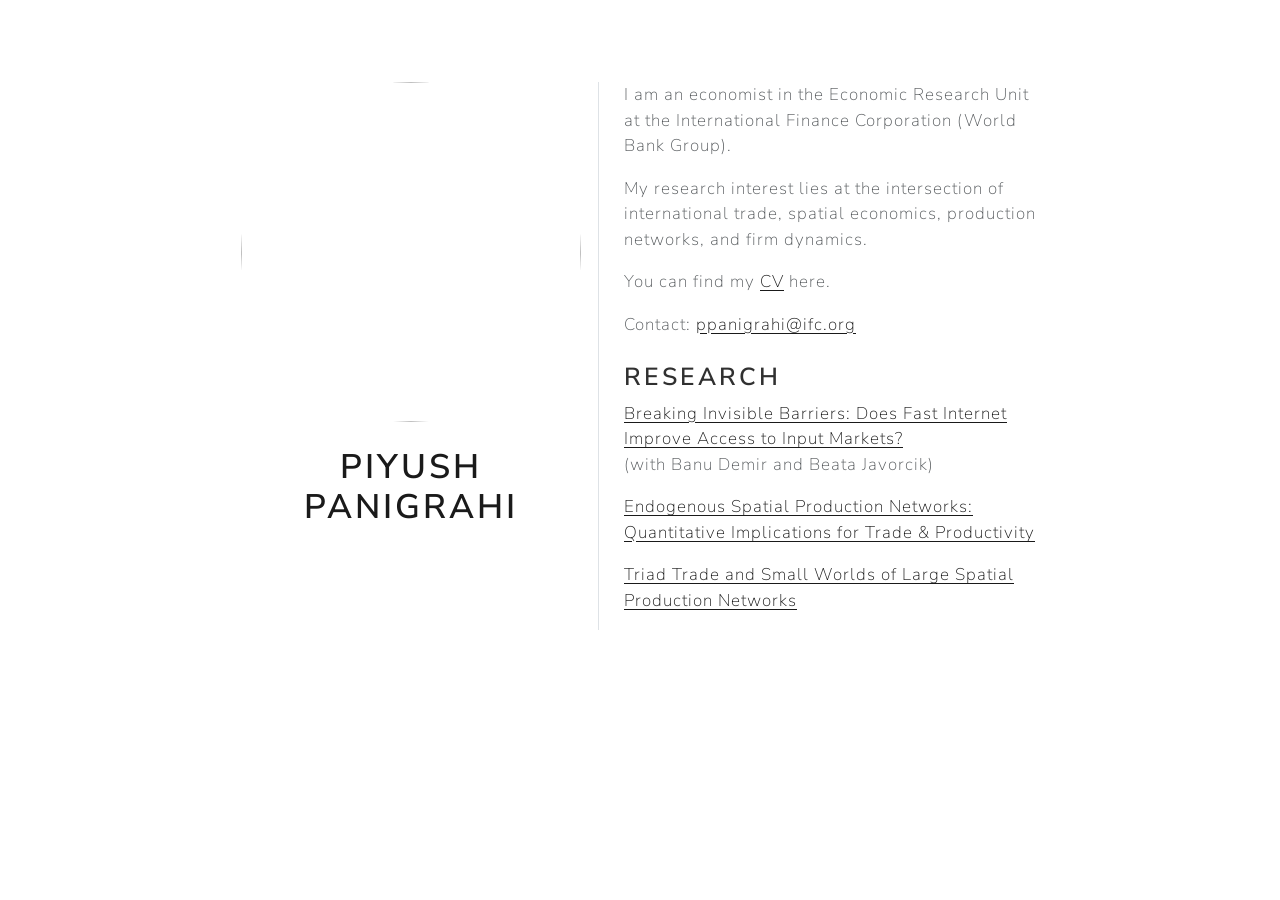
==== commit a8c96cf7: "add CNAME" ====
--- a/docs/index.html
+++ b/docs/index.html
@@ -499,19 +499,6 @@
 });
 </script>
 </div> <!-- /content -->
-<footer class="footer">
-  <div class="nav-footer">
-    <div class="nav-footer-left">
-<p>© Copyright 2024, Piyush Panigrahi</p>
-</div>   
-    <div class="nav-footer-center">
-      &nbsp;
-    </div>
-    <div class="nav-footer-right">
-<p>This page is built with <a href="https://quarto.org/">Quarto</a>.</p>
-</div>
-  </div>
-</footer>
 
 
 
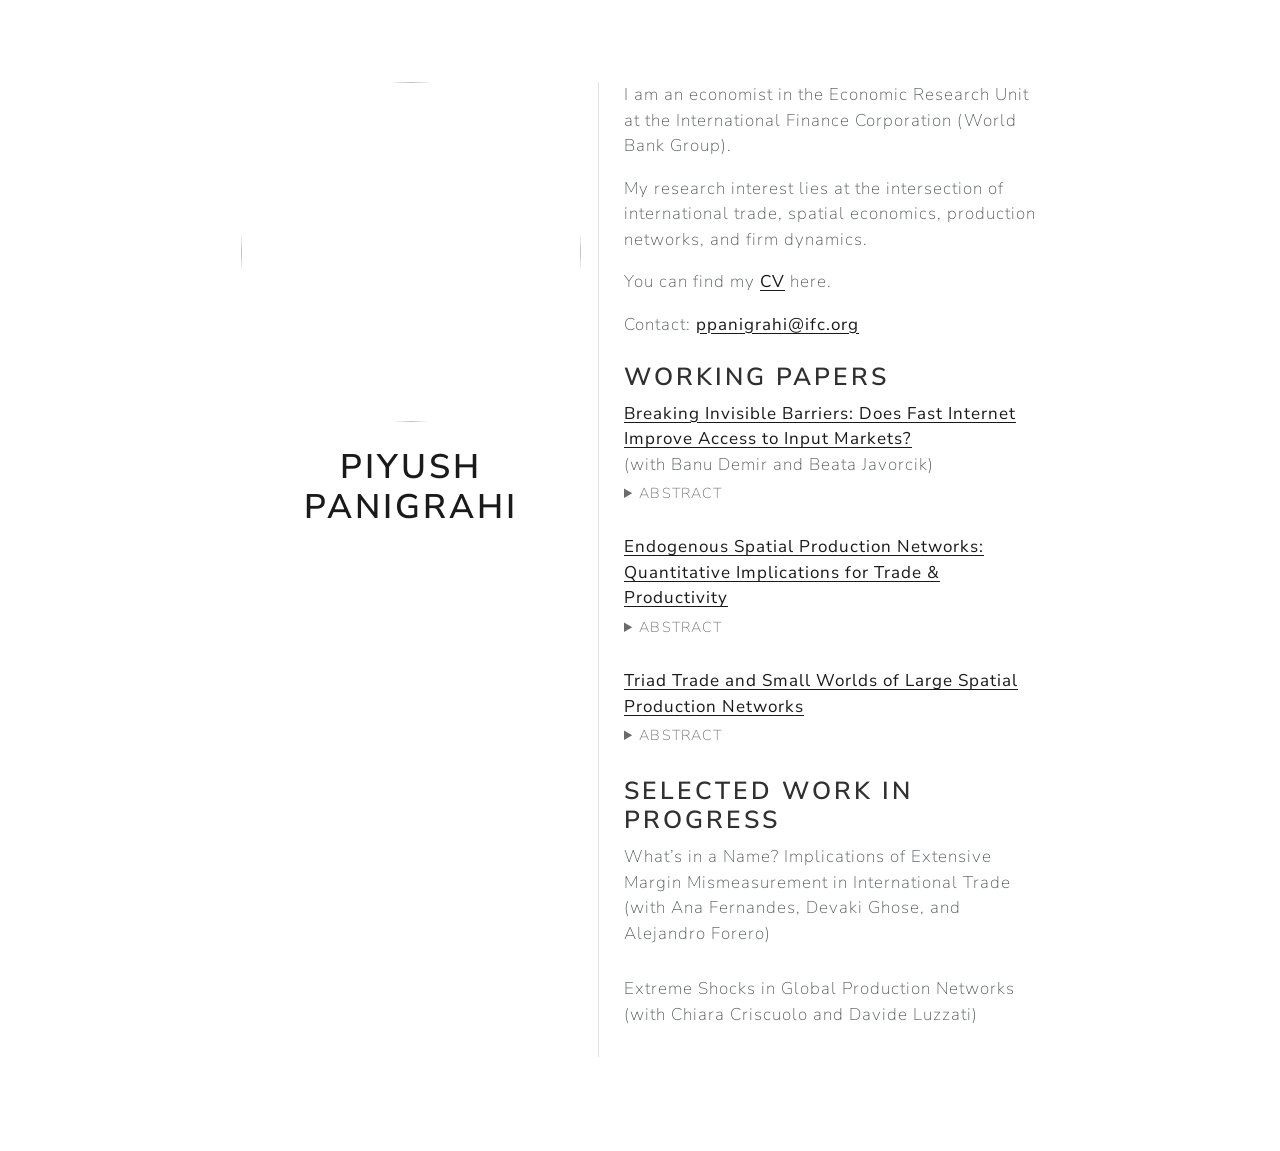
==== commit 81ca6298: "Update homepage papers and abstracts" ====
--- a/docs/index.html
+++ b/docs/index.html
@@ -2,13 +2,16 @@
 <html xmlns="http://www.w3.org/1999/xhtml" lang="en" xml:lang="en"><head>
 
 <meta charset="utf-8">
-<meta name="generator" content="quarto-1.4.550">
+<meta name="generator" content="quarto-1.9.37">
 
 <meta name="viewport" content="width=device-width, initial-scale=1.0, user-scalable=yes">
 
 
 <title>Piyush Panigrahi</title>
 <style>
+/* Default styles provided by pandoc.
+** See https://pandoc.org/MANUAL.html#variables-for-html for config info.
+*/
 code{white-space: pre-wrap;}
 span.smallcaps{font-variant: small-caps;}
 div.columns{display: flex; gap: min(4vw, 1.5em);}
@@ -29,14 +32,15 @@
 <script src="site_libs/quarto-search/fuse.min.js"></script>
 <script src="site_libs/quarto-search/quarto-search.js"></script>
 <meta name="quarto:offset" content="./">
-<script src="site_libs/quarto-html/quarto.js"></script>
+<script src="site_libs/quarto-html/quarto.js" type="module"></script>
+<script src="site_libs/quarto-html/tabsets/tabsets.js" type="module"></script>
 <script src="site_libs/quarto-html/popper.min.js"></script>
 <script src="site_libs/quarto-html/tippy.umd.min.js"></script>
 <link href="site_libs/quarto-html/tippy.css" rel="stylesheet">
-<link href="site_libs/quarto-html/quarto-syntax-highlighting.css" rel="stylesheet" id="quarto-text-highlighting-styles">
+<link href="site_libs/quarto-html/quarto-syntax-highlighting-7f8f88aac4f3542376d5c11b86a4c14d.css" rel="stylesheet" id="quarto-text-highlighting-styles">
 <script src="site_libs/bootstrap/bootstrap.min.js"></script>
 <link href="site_libs/bootstrap/bootstrap-icons.css" rel="stylesheet">
-<link href="site_libs/bootstrap/bootstrap.min.css" rel="stylesheet" id="quarto-bootstrap" data-mode="light">
+<link href="site_libs/bootstrap/bootstrap-54ca3c8880fd8c986106ce3bf5c7adc7.min.css" rel="stylesheet" append-hash="true" id="quarto-bootstrap" data-mode="light">
 <script id="quarto-search-options" type="application/json">{
   "location": "sidebar",
   "copy-button": false,
@@ -69,7 +73,7 @@
 <link rel="stylesheet" href="styles.css">
 </head>
 
-<body class="fullcontent">
+<body class="fullcontent quarto-light">
 
 <div id="quarto-search-results"></div>
 <!-- content -->
@@ -83,7 +87,7 @@
 
 
 
-<div class="quarto-about-trestles content">
+<div class="quarto-about-trestles">
   <div class="about-entity">
     <img src="headshot.jpg" class="about-image
   round " style="height: 20em; width: 20em;">
@@ -100,15 +104,53 @@
 <p>My research interest lies at the intersection of international trade, spatial economics, production networks, and firm dynamics.</p>
 <p>You can find my <a href="CV_PiyushPanigrahi.pdf">CV</a> here.</p>
 <p>Contact: <a href="mailto:ppanigrahi@ifc.org">ppanigrahi@ifc.org</a></p>
-<section id="research" class="level3">
-<h3 data-anchor-id="research">Research</h3>
+<section id="working-papers" class="level3">
+<h3 data-anchor-id="working-papers">Working Papers</h3>
+<div class="paper-entry">
 <p><a href="FibreInternet_DJP.pdf">Breaking Invisible Barriers: Does Fast Internet Improve Access to Input Markets?</a><br>
-(with Banu Demir and Beata Javorcik)<br>
+(with Banu Demir and Beata Javorcik)</p>
+<details class="paper-abstract">
+<summary>
+Abstract
+</summary>
+<p>
+Why is aggregate productivity lower in developing countries? This paper argues that a key part of the answer lies in information frictions that distort domestic production networks and hinder efficient supplier matching. It uses theory and empirics to study how such frictions constrain firm-to-firm trade and distinguishes two channels through which they operate: <em>communication frictions</em>, the cost of transmitting known information, and <em>information acquisition frictions</em>, the cost of discovering and evaluating suppliers. Combining firm-to-firm transaction data from Türkiye with rollout of fiber-optic cable, instrumented by proximity to a pre-existing infrastructure, we show that improved connectivity reshapes production networks along two margins: firms reallocate input purchases toward better-connected provinces and diversify their supplier base within those provinces. We develop and estimate a spatial model with endogenous production networks in which communication cost reductions drive reallocation across origins and information cost reductions broaden firms’ supplier sets. Counterfactuals show that easing these frictions through fiber expansion generates sizeable welfare gains, highlighting the quantitative importance of information frictions for aggregate productivity.
 </p>
-<p><a href="JMP_PiyushPanigrahi.pdf">Endogenous Spatial Production Networks: Quantitative Implications for Trade &amp; Productivity</a><br>
+</details>
+</div>
+<div class="paper-entry">
+<p><a href="JMP_PiyushPanigrahi.pdf">Endogenous Spatial Production Networks: Quantitative Implications for Trade &amp; Productivity</a></p>
+<details class="paper-abstract">
+<summary>
+Abstract
+</summary>
+<p>
+This paper develops a quantitative model of endogenous production network formation between spatially distant firms. The model is tractable even for very large numbers of firms, that is, it delivers closed-form predictions for firm-to-firm trade, it can be estimated via maximum likelihood, and it can be used for firm-level counterfactual analysis. I exploit novel micro-data on Indian firm-to-firm production networks for estimation. The estimated model implies that upon market integration across Indian states, over half of the variation in changes in firms’ sales to other firms can be explained by endogenous changes in network structure.
 </p>
-<p><a href="TriadTrade_PiyushPanigrahi.pdf">Triad Trade and Small Worlds of Large Spatial Production Networks</a><br>
+</details>
+</div>
+<div class="paper-entry">
+<p><a href="TriadTrade_PiyushPanigrahi.pdf">Triad Trade and Small Worlds of Large Spatial Production Networks</a></p>
+<details class="paper-abstract">
+<summary>
+Abstract
+</summary>
+<p>
+Do firms’ production network contacts (suppliers, customers) help form connections with newer suppliers or customers? If they did, one would observe transitive triads - a group of three firms all trading with each other - in production networks. Using rich administrative data on firm-to-firm linkages from India, I provide first evidence that triads are excessively prevalent in firm-to-firm production networks. Further, I find that proximity through the production network is an important determinant of trade frictions. I develop a quantitative general equilibrium model of network formation between spatially distant firms. The model lends to elegant aggregation and features endogenous trade frictions unlike standard trade models. The estimated model implies that network proximity explains a dominant majority of trade frictions.
 </p>
+</details>
+</div>
+</section>
+<section id="selected-work-in-progress" class="level3">
+<h3 data-anchor-id="selected-work-in-progress">Selected Work in Progress</h3>
+<div class="paper-entry">
+<p>What’s in a Name? Implications of Extensive Margin Mismeasurement in International Trade<br>
+(with Ana Fernandes, Devaki Ghose, and Alejandro Forero)</p>
+</div>
+<div class="paper-entry">
+<p>Extreme Shocks in Global Production Networks<br>
+(with Chiara Criscuolo and Davide Luzzati)</p>
+</div>
 </section>
 </div></div>
 </div>
@@ -119,36 +161,51 @@
 
 </main> <!-- /main -->
 <script id="quarto-html-after-body" type="application/javascript">
-window.document.addEventListener("DOMContentLoaded", function (event) {
-  const toggleBodyColorMode = (bsSheetEl) => {
-    const mode = bsSheetEl.getAttribute("data-mode");
-    const bodyEl = window.document.querySelector("body");
-    if (mode === "dark") {
-      bodyEl.classList.add("quarto-dark");
-      bodyEl.classList.remove("quarto-light");
-    } else {
-      bodyEl.classList.add("quarto-light");
-      bodyEl.classList.remove("quarto-dark");
-    }
-  }
-  const toggleBodyColorPrimary = () => {
-    const bsSheetEl = window.document.querySelector("link#quarto-bootstrap");
-    if (bsSheetEl) {
-      toggleBodyColorMode(bsSheetEl);
-    }
-  }
-  toggleBodyColorPrimary();  
-  const isCodeAnnotation = (el) => {
-    for (const clz of el.classList) {
-      if (clz.startsWith('code-annotation-')) {                     
-        return true;
-      }
-    }
-    return false;
-  }
-  const clipboard = new window.ClipboardJS('.code-copy-button', {
-    text: function(trigger) {
-      const codeEl = trigger.previousElementSibling.cloneNode(true);
+  window.document.addEventListener("DOMContentLoaded", function (event) {
+    const isCodeAnnotation = (el) => {
+      for (const clz of el.classList) {
+        if (clz.startsWith('code-annotation-')) {                     
+          return true;
+        }
+      }
+      return false;
+    }
+    const onCopySuccess = function(e) {
+      // button target
+      const button = e.trigger;
+      // don't keep focus
+      button.blur();
+      // flash "checked"
+      button.classList.add('code-copy-button-checked');
+      var currentTitle = button.getAttribute("title");
+      button.setAttribute("title", "Copied!");
+      let tooltip;
+      if (window.bootstrap) {
+        button.setAttribute("data-bs-toggle", "tooltip");
+        button.setAttribute("data-bs-placement", "left");
+        button.setAttribute("data-bs-title", "Copied!");
+        tooltip = new bootstrap.Tooltip(button, 
+          { trigger: "manual", 
+            customClass: "code-copy-button-tooltip",
+            offset: [0, -8]});
+        tooltip.show();    
+      }
+      setTimeout(function() {
+        if (tooltip) {
+          tooltip.hide();
+          button.removeAttribute("data-bs-title");
+          button.removeAttribute("data-bs-toggle");
+          button.removeAttribute("data-bs-placement");
+        }
+        button.setAttribute("title", currentTitle);
+        button.classList.remove('code-copy-button-checked');
+      }, 1000);
+      // clear code selection
+      e.clearSelection();
+    }
+    const getTextToCopy = function(trigger) {
+      const outerScaffold = trigger.parentElement.cloneNode(true);
+      const codeEl = outerScaffold.querySelector('code');
       for (const childEl of codeEl.children) {
         if (isCodeAnnotation(childEl)) {
           childEl.remove();
@@ -156,162 +213,184 @@
       }
       return codeEl.innerText;
     }
-  });
-  clipboard.on('success', function(e) {
-    // button target
-    const button = e.trigger;
-    // don't keep focus
-    button.blur();
-    // flash "checked"
-    button.classList.add('code-copy-button-checked');
-    var currentTitle = button.getAttribute("title");
-    button.setAttribute("title", "Copied!");
-    let tooltip;
-    if (window.bootstrap) {
-      button.setAttribute("data-bs-toggle", "tooltip");
-      button.setAttribute("data-bs-placement", "left");
-      button.setAttribute("data-bs-title", "Copied!");
-      tooltip = new bootstrap.Tooltip(button, 
-        { trigger: "manual", 
-          customClass: "code-copy-button-tooltip",
-          offset: [0, -8]});
-      tooltip.show();    
-    }
-    setTimeout(function() {
-      if (tooltip) {
-        tooltip.hide();
-        button.removeAttribute("data-bs-title");
-        button.removeAttribute("data-bs-toggle");
-        button.removeAttribute("data-bs-placement");
-      }
-      button.setAttribute("title", currentTitle);
-      button.classList.remove('code-copy-button-checked');
-    }, 1000);
-    // clear code selection
-    e.clearSelection();
-  });
-  function tippyHover(el, contentFn, onTriggerFn, onUntriggerFn) {
-    const config = {
-      allowHTML: true,
-      maxWidth: 500,
-      delay: 100,
-      arrow: false,
-      appendTo: function(el) {
-          return el.parentElement;
-      },
-      interactive: true,
-      interactiveBorder: 10,
-      theme: 'quarto',
-      placement: 'bottom-start',
-    };
-    if (contentFn) {
-      config.content = contentFn;
-    }
-    if (onTriggerFn) {
-      config.onTrigger = onTriggerFn;
-    }
-    if (onUntriggerFn) {
-      config.onUntrigger = onUntriggerFn;
-    }
-    window.tippy(el, config); 
-  }
-  const noterefs = window.document.querySelectorAll('a[role="doc-noteref"]');
-  for (var i=0; i<noterefs.length; i++) {
-    const ref = noterefs[i];
-    tippyHover(ref, function() {
-      // use id or data attribute instead here
-      let href = ref.getAttribute('data-footnote-href') || ref.getAttribute('href');
-      try { href = new URL(href).hash; } catch {}
-      const id = href.replace(/^#\/?/, "");
-      const note = window.document.getElementById(id);
-      return note.innerHTML;
+    const clipboard = new window.ClipboardJS('.code-copy-button:not([data-in-quarto-modal])', {
+      text: getTextToCopy
     });
-  }
-  const xrefs = window.document.querySelectorAll('a.quarto-xref');
-  const processXRef = (id, note) => {
-    // Strip column container classes
-    const stripColumnClz = (el) => {
-      el.classList.remove("page-full", "page-columns");
-      if (el.children) {
-        for (const child of el.children) {
-          stripColumnClz(child);
-        }
-      }
-    }
-    stripColumnClz(note)
-    if (id === null || id.startsWith('sec-')) {
-      // Special case sections, only their first couple elements
-      const container = document.createElement("div");
-      if (note.children && note.children.length > 2) {
-        container.appendChild(note.children[0].cloneNode(true));
-        for (let i = 1; i < note.children.length; i++) {
-          const child = note.children[i];
-          if (child.tagName === "P" && child.innerText === "") {
-            continue;
-          } else {
-            container.appendChild(child.cloneNode(true));
-            break;
-          }
-        }
-        if (window.Quarto?.typesetMath) {
-          window.Quarto.typesetMath(container);
-        }
-        return container.innerHTML
+    clipboard.on('success', onCopySuccess);
+    if (window.document.getElementById('quarto-embedded-source-code-modal')) {
+      const clipboardModal = new window.ClipboardJS('.code-copy-button[data-in-quarto-modal]', {
+        text: getTextToCopy,
+        container: window.document.getElementById('quarto-embedded-source-code-modal')
+      });
+      clipboardModal.on('success', onCopySuccess);
+    }
+      var localhostRegex = new RegExp(/^(?:http|https):\/\/localhost\:?[0-9]*\//);
+      var mailtoRegex = new RegExp(/^mailto:/);
+        var filterRegex = new RegExp('/' + window.location.host + '/');
+      var isInternal = (href) => {
+          return filterRegex.test(href) || localhostRegex.test(href) || mailtoRegex.test(href);
+      }
+      // Inspect non-navigation links and adorn them if external
+     var links = window.document.querySelectorAll('a[href]:not(.nav-link):not(.navbar-brand):not(.toc-action):not(.sidebar-link):not(.sidebar-item-toggle):not(.pagination-link):not(.no-external):not([aria-hidden]):not(.dropdown-item):not(.quarto-navigation-tool):not(.about-link)');
+      for (var i=0; i<links.length; i++) {
+        const link = links[i];
+        if (!isInternal(link.href)) {
+          // undo the damage that might have been done by quarto-nav.js in the case of
+          // links that we want to consider external
+          if (link.dataset.originalHref !== undefined) {
+            link.href = link.dataset.originalHref;
+          }
+        }
+      }
+    function tippyHover(el, contentFn, onTriggerFn, onUntriggerFn) {
+      const config = {
+        allowHTML: true,
+        maxWidth: 500,
+        delay: 100,
+        arrow: false,
+        appendTo: function(el) {
+            return el.parentElement;
+        },
+        interactive: true,
+        interactiveBorder: 10,
+        theme: 'quarto',
+        placement: 'bottom-start',
+      };
+      if (contentFn) {
+        config.content = contentFn;
+      }
+      if (onTriggerFn) {
+        config.onTrigger = onTriggerFn;
+      }
+      if (onUntriggerFn) {
+        config.onUntrigger = onUntriggerFn;
+      }
+      window.tippy(el, config); 
+    }
+    const noterefs = window.document.querySelectorAll('a[role="doc-noteref"]');
+    for (var i=0; i<noterefs.length; i++) {
+      const ref = noterefs[i];
+      tippyHover(ref, function() {
+        // use id or data attribute instead here
+        let href = ref.getAttribute('data-footnote-href') || ref.getAttribute('href');
+        try { href = new URL(href).hash; } catch {}
+        const id = href.replace(/^#\/?/, "");
+        const note = window.document.getElementById(id);
+        if (note) {
+          return note.innerHTML;
+        } else {
+          return "";
+        }
+      });
+    }
+    const xrefs = window.document.querySelectorAll('a.quarto-xref');
+    const processXRef = (id, note) => {
+      // Strip column container classes
+      const stripColumnClz = (el) => {
+        el.classList.remove("page-full", "page-columns");
+        if (el.children) {
+          for (const child of el.children) {
+            stripColumnClz(child);
+          }
+        }
+      }
+      stripColumnClz(note)
+      if (id === null || id.startsWith('sec-')) {
+        // Special case sections, only their first couple elements
+        const container = document.createElement("div");
+        if (note.children && note.children.length > 2) {
+          container.appendChild(note.children[0].cloneNode(true));
+          for (let i = 1; i < note.children.length; i++) {
+            const child = note.children[i];
+            if (child.tagName === "P" && child.innerText === "") {
+              continue;
+            } else {
+              container.appendChild(child.cloneNode(true));
+              break;
+            }
+          }
+          if (window.Quarto?.typesetMath) {
+            window.Quarto.typesetMath(container);
+          }
+          return container.innerHTML
+        } else {
+          if (window.Quarto?.typesetMath) {
+            window.Quarto.typesetMath(note);
+          }
+          return note.innerHTML;
+        }
       } else {
+        // Remove any anchor links if they are present
+        const anchorLink = note.querySelector('a.anchorjs-link');
+        if (anchorLink) {
+          anchorLink.remove();
+        }
         if (window.Quarto?.typesetMath) {
           window.Quarto.typesetMath(note);
         }
-        return note.innerHTML;
-      }
-    } else {
-      // Remove any anchor links if they are present
-      const anchorLink = note.querySelector('a.anchorjs-link');
-      if (anchorLink) {
-        anchorLink.remove();
-      }
-      if (window.Quarto?.typesetMath) {
-        window.Quarto.typesetMath(note);
-      }
-      // TODO in 1.5, we should make sure this works without a callout special case
-      if (note.classList.contains("callout")) {
-        return note.outerHTML;
-      } else {
-        return note.innerHTML;
-      }
-    }
-  }
-  for (var i=0; i<xrefs.length; i++) {
-    const xref = xrefs[i];
-    tippyHover(xref, undefined, function(instance) {
-      instance.disable();
-      let url = xref.getAttribute('href');
-      let hash = undefined; 
-      if (url.startsWith('#')) {
-        hash = url;
-      } else {
-        try { hash = new URL(url).hash; } catch {}
-      }
-      if (hash) {
-        const id = hash.replace(/^#\/?/, "");
-        const note = window.document.getElementById(id);
-        if (note !== null) {
-          try {
-            const html = processXRef(id, note.cloneNode(true));
-            instance.setContent(html);
-          } finally {
-            instance.enable();
-            instance.show();
-          }
+        if (note.classList.contains("callout")) {
+          return note.outerHTML;
         } else {
-          // See if we can fetch this
-          fetch(url.split('#')[0])
+          return note.innerHTML;
+        }
+      }
+    }
+    for (var i=0; i<xrefs.length; i++) {
+      const xref = xrefs[i];
+      tippyHover(xref, undefined, function(instance) {
+        instance.disable();
+        let url = xref.getAttribute('href');
+        let hash = undefined; 
+        if (url.startsWith('#')) {
+          hash = url;
+        } else {
+          try { hash = new URL(url).hash; } catch {}
+        }
+        if (hash) {
+          const id = hash.replace(/^#\/?/, "");
+          const note = window.document.getElementById(id);
+          if (note !== null) {
+            try {
+              const html = processXRef(id, note.cloneNode(true));
+              instance.setContent(html);
+            } finally {
+              instance.enable();
+              instance.show();
+            }
+          } else {
+            // See if we can fetch this
+            fetch(url.split('#')[0])
+            .then(res => res.text())
+            .then(html => {
+              const parser = new DOMParser();
+              const htmlDoc = parser.parseFromString(html, "text/html");
+              const note = htmlDoc.getElementById(id);
+              if (note !== null) {
+                const html = processXRef(id, note);
+                instance.setContent(html);
+              } 
+            }).finally(() => {
+              instance.enable();
+              instance.show();
+            });
+          }
+        } else {
+          // See if we can fetch a full url (with no hash to target)
+          // This is a special case and we should probably do some content thinning / targeting
+          fetch(url)
           .then(res => res.text())
           .then(html => {
             const parser = new DOMParser();
             const htmlDoc = parser.parseFromString(html, "text/html");
-            const note = htmlDoc.getElementById(id);
+            const note = htmlDoc.querySelector('main.content');
             if (note !== null) {
-              const html = processXRef(id, note);
+              // This should only happen for chapter cross references
+              // (since there is no id in the URL)
+              // remove the first header
+              if (note.children.length > 0 && note.children[0].tagName === "HEADER") {
+                note.children[0].remove();
+              }
+              const html = processXRef(null, note);
               instance.setContent(html);
             } 
           }).finally(() => {
@@ -319,185 +398,161 @@
             instance.show();
           });
         }
+      }, function(instance) {
+      });
+    }
+        let selectedAnnoteEl;
+        const selectorForAnnotation = ( cell, annotation) => {
+          let cellAttr = 'data-code-cell="' + cell + '"';
+          let lineAttr = 'data-code-annotation="' +  annotation + '"';
+          const selector = 'span[' + cellAttr + '][' + lineAttr + ']';
+          return selector;
+        }
+        const selectCodeLines = (annoteEl) => {
+          const doc = window.document;
+          const targetCell = annoteEl.getAttribute("data-target-cell");
+          const targetAnnotation = annoteEl.getAttribute("data-target-annotation");
+          const annoteSpan = window.document.querySelector(selectorForAnnotation(targetCell, targetAnnotation));
+          const lines = annoteSpan.getAttribute("data-code-lines").split(",");
+          const lineIds = lines.map((line) => {
+            return targetCell + "-" + line;
+          })
+          let top = null;
+          let height = null;
+          let parent = null;
+          if (lineIds.length > 0) {
+              //compute the position of the single el (top and bottom and make a div)
+              const el = window.document.getElementById(lineIds[0]);
+              top = el.offsetTop;
+              height = el.offsetHeight;
+              parent = el.parentElement.parentElement;
+            if (lineIds.length > 1) {
+              const lastEl = window.document.getElementById(lineIds[lineIds.length - 1]);
+              const bottom = lastEl.offsetTop + lastEl.offsetHeight;
+              height = bottom - top;
+            }
+            if (top !== null && height !== null && parent !== null) {
+              // cook up a div (if necessary) and position it 
+              let div = window.document.getElementById("code-annotation-line-highlight");
+              if (div === null) {
+                div = window.document.createElement("div");
+                div.setAttribute("id", "code-annotation-line-highlight");
+                div.style.position = 'absolute';
+                parent.appendChild(div);
+              }
+              div.style.top = top - 2 + "px";
+              div.style.height = height + 4 + "px";
+              div.style.left = 0;
+              let gutterDiv = window.document.getElementById("code-annotation-line-highlight-gutter");
+              if (gutterDiv === null) {
+                gutterDiv = window.document.createElement("div");
+                gutterDiv.setAttribute("id", "code-annotation-line-highlight-gutter");
+                gutterDiv.style.position = 'absolute';
+                const codeCell = window.document.getElementById(targetCell);
+                const gutter = codeCell.querySelector('.code-annotation-gutter');
+                gutter.appendChild(gutterDiv);
+              }
+              gutterDiv.style.top = top - 2 + "px";
+              gutterDiv.style.height = height + 4 + "px";
+            }
+            selectedAnnoteEl = annoteEl;
+          }
+        };
+        const unselectCodeLines = () => {
+          const elementsIds = ["code-annotation-line-highlight", "code-annotation-line-highlight-gutter"];
+          elementsIds.forEach((elId) => {
+            const div = window.document.getElementById(elId);
+            if (div) {
+              div.remove();
+            }
+          });
+          selectedAnnoteEl = undefined;
+        };
+          // Handle positioning of the toggle
+      window.addEventListener(
+        "resize",
+        throttle(() => {
+          elRect = undefined;
+          if (selectedAnnoteEl) {
+            selectCodeLines(selectedAnnoteEl);
+          }
+        }, 10)
+      );
+      function throttle(fn, ms) {
+      let throttle = false;
+      let timer;
+        return (...args) => {
+          if(!throttle) { // first call gets through
+              fn.apply(this, args);
+              throttle = true;
+          } else { // all the others get throttled
+              if(timer) clearTimeout(timer); // cancel #2
+              timer = setTimeout(() => {
+                fn.apply(this, args);
+                timer = throttle = false;
+              }, ms);
+          }
+        };
+      }
+        // Attach click handler to the DT
+        const annoteDls = window.document.querySelectorAll('dt[data-target-cell]');
+        for (const annoteDlNode of annoteDls) {
+          annoteDlNode.addEventListener('click', (event) => {
+            const clickedEl = event.target;
+            if (clickedEl !== selectedAnnoteEl) {
+              unselectCodeLines();
+              const activeEl = window.document.querySelector('dt[data-target-cell].code-annotation-active');
+              if (activeEl) {
+                activeEl.classList.remove('code-annotation-active');
+              }
+              selectCodeLines(clickedEl);
+              clickedEl.classList.add('code-annotation-active');
+            } else {
+              // Unselect the line
+              unselectCodeLines();
+              clickedEl.classList.remove('code-annotation-active');
+            }
+          });
+        }
+    const findCites = (el) => {
+      const parentEl = el.parentElement;
+      if (parentEl) {
+        const cites = parentEl.dataset.cites;
+        if (cites) {
+          return {
+            el,
+            cites: cites.split(' ')
+          };
+        } else {
+          return findCites(el.parentElement)
+        }
       } else {
-        // See if we can fetch a full url (with no hash to target)
-        // This is a special case and we should probably do some content thinning / targeting
-        fetch(url)
-        .then(res => res.text())
-        .then(html => {
-          const parser = new DOMParser();
-          const htmlDoc = parser.parseFromString(html, "text/html");
-          const note = htmlDoc.querySelector('main.content');
-          if (note !== null) {
-            // This should only happen for chapter cross references
-            // (since there is no id in the URL)
-            // remove the first header
-            if (note.children.length > 0 && note.children[0].tagName === "HEADER") {
-              note.children[0].remove();
-            }
-            const html = processXRef(null, note);
-            instance.setContent(html);
-          } 
-        }).finally(() => {
-          instance.enable();
-          instance.show();
+        return undefined;
+      }
+    };
+    var bibliorefs = window.document.querySelectorAll('a[role="doc-biblioref"]');
+    for (var i=0; i<bibliorefs.length; i++) {
+      const ref = bibliorefs[i];
+      const citeInfo = findCites(ref);
+      if (citeInfo) {
+        tippyHover(citeInfo.el, function() {
+          var popup = window.document.createElement('div');
+          citeInfo.cites.forEach(function(cite) {
+            var citeDiv = window.document.createElement('div');
+            citeDiv.classList.add('hanging-indent');
+            citeDiv.classList.add('csl-entry');
+            var biblioDiv = window.document.getElementById('ref-' + cite);
+            if (biblioDiv) {
+              citeDiv.innerHTML = biblioDiv.innerHTML;
+            }
+            popup.appendChild(citeDiv);
+          });
+          return popup.innerHTML;
         });
       }
-    }, function(instance) {
-    });
-  }
-      let selectedAnnoteEl;
-      const selectorForAnnotation = ( cell, annotation) => {
-        let cellAttr = 'data-code-cell="' + cell + '"';
-        let lineAttr = 'data-code-annotation="' +  annotation + '"';
-        const selector = 'span[' + cellAttr + '][' + lineAttr + ']';
-        return selector;
-      }
-      const selectCodeLines = (annoteEl) => {
-        const doc = window.document;
-        const targetCell = annoteEl.getAttribute("data-target-cell");
-        const targetAnnotation = annoteEl.getAttribute("data-target-annotation");
-        const annoteSpan = window.document.querySelector(selectorForAnnotation(targetCell, targetAnnotation));
-        const lines = annoteSpan.getAttribute("data-code-lines").split(",");
-        const lineIds = lines.map((line) => {
-          return targetCell + "-" + line;
-        })
-        let top = null;
-        let height = null;
-        let parent = null;
-        if (lineIds.length > 0) {
-            //compute the position of the single el (top and bottom and make a div)
-            const el = window.document.getElementById(lineIds[0]);
-            top = el.offsetTop;
-            height = el.offsetHeight;
-            parent = el.parentElement.parentElement;
-          if (lineIds.length > 1) {
-            const lastEl = window.document.getElementById(lineIds[lineIds.length - 1]);
-            const bottom = lastEl.offsetTop + lastEl.offsetHeight;
-            height = bottom - top;
-          }
-          if (top !== null && height !== null && parent !== null) {
-            // cook up a div (if necessary) and position it 
-            let div = window.document.getElementById("code-annotation-line-highlight");
-            if (div === null) {
-              div = window.document.createElement("div");
-              div.setAttribute("id", "code-annotation-line-highlight");
-              div.style.position = 'absolute';
-              parent.appendChild(div);
-            }
-            div.style.top = top - 2 + "px";
-            div.style.height = height + 4 + "px";
-            div.style.left = 0;
-            let gutterDiv = window.document.getElementById("code-annotation-line-highlight-gutter");
-            if (gutterDiv === null) {
-              gutterDiv = window.document.createElement("div");
-              gutterDiv.setAttribute("id", "code-annotation-line-highlight-gutter");
-              gutterDiv.style.position = 'absolute';
-              const codeCell = window.document.getElementById(targetCell);
-              const gutter = codeCell.querySelector('.code-annotation-gutter');
-              gutter.appendChild(gutterDiv);
-            }
-            gutterDiv.style.top = top - 2 + "px";
-            gutterDiv.style.height = height + 4 + "px";
-          }
-          selectedAnnoteEl = annoteEl;
-        }
-      };
-      const unselectCodeLines = () => {
-        const elementsIds = ["code-annotation-line-highlight", "code-annotation-line-highlight-gutter"];
-        elementsIds.forEach((elId) => {
-          const div = window.document.getElementById(elId);
-          if (div) {
-            div.remove();
-          }
-        });
-        selectedAnnoteEl = undefined;
-      };
-        // Handle positioning of the toggle
-    window.addEventListener(
-      "resize",
-      throttle(() => {
-        elRect = undefined;
-        if (selectedAnnoteEl) {
-          selectCodeLines(selectedAnnoteEl);
-        }
-      }, 10)
-    );
-    function throttle(fn, ms) {
-    let throttle = false;
-    let timer;
-      return (...args) => {
-        if(!throttle) { // first call gets through
-            fn.apply(this, args);
-            throttle = true;
-        } else { // all the others get throttled
-            if(timer) clearTimeout(timer); // cancel #2
-            timer = setTimeout(() => {
-              fn.apply(this, args);
-              timer = throttle = false;
-            }, ms);
-        }
-      };
-    }
-      // Attach click handler to the DT
-      const annoteDls = window.document.querySelectorAll('dt[data-target-cell]');
-      for (const annoteDlNode of annoteDls) {
-        annoteDlNode.addEventListener('click', (event) => {
-          const clickedEl = event.target;
-          if (clickedEl !== selectedAnnoteEl) {
-            unselectCodeLines();
-            const activeEl = window.document.querySelector('dt[data-target-cell].code-annotation-active');
-            if (activeEl) {
-              activeEl.classList.remove('code-annotation-active');
-            }
-            selectCodeLines(clickedEl);
-            clickedEl.classList.add('code-annotation-active');
-          } else {
-            // Unselect the line
-            unselectCodeLines();
-            clickedEl.classList.remove('code-annotation-active');
-          }
-        });
-      }
-  const findCites = (el) => {
-    const parentEl = el.parentElement;
-    if (parentEl) {
-      const cites = parentEl.dataset.cites;
-      if (cites) {
-        return {
-          el,
-          cites: cites.split(' ')
-        };
-      } else {
-        return findCites(el.parentElement)
-      }
-    } else {
-      return undefined;
-    }
-  };
-  var bibliorefs = window.document.querySelectorAll('a[role="doc-biblioref"]');
-  for (var i=0; i<bibliorefs.length; i++) {
-    const ref = bibliorefs[i];
-    const citeInfo = findCites(ref);
-    if (citeInfo) {
-      tippyHover(citeInfo.el, function() {
-        var popup = window.document.createElement('div');
-        citeInfo.cites.forEach(function(cite) {
-          var citeDiv = window.document.createElement('div');
-          citeDiv.classList.add('hanging-indent');
-          citeDiv.classList.add('csl-entry');
-          var biblioDiv = window.document.getElementById('ref-' + cite);
-          if (biblioDiv) {
-            citeDiv.innerHTML = biblioDiv.innerHTML;
-          }
-          popup.appendChild(citeDiv);
-        });
-        return popup.innerHTML;
-      });
-    }
-  }
-});
-</script>
+    }
+  });
+  </script>
 </div> <!-- /content -->
 
 
--- a/docs/site_libs/quarto-html/quarto-syntax-highlighting-7f8f88aac4f3542376d5c11b86a4c14d.css
+++ b/docs/site_libs/quarto-html/quarto-syntax-highlighting-7f8f88aac4f3542376d5c11b86a4c14d.css
@@ -0,0 +1,236 @@
+/* quarto syntax highlight colors */
+:root {
+  --quarto-hl-ot-color: #003B4F;
+  --quarto-hl-at-color: #657422;
+  --quarto-hl-ss-color: #20794D;
+  --quarto-hl-an-color: #5E5E5E;
+  --quarto-hl-fu-color: #4758AB;
+  --quarto-hl-st-color: #20794D;
+  --quarto-hl-cf-color: #003B4F;
+  --quarto-hl-op-color: #5E5E5E;
+  --quarto-hl-er-color: #AD0000;
+  --quarto-hl-bn-color: #AD0000;
+  --quarto-hl-al-color: #AD0000;
+  --quarto-hl-va-color: #111111;
+  --quarto-hl-bu-color: inherit;
+  --quarto-hl-ex-color: inherit;
+  --quarto-hl-pp-color: #AD0000;
+  --quarto-hl-in-color: #5E5E5E;
+  --quarto-hl-vs-color: #20794D;
+  --quarto-hl-wa-color: #5E5E5E;
+  --quarto-hl-do-color: #5E5E5E;
+  --quarto-hl-im-color: #00769E;
+  --quarto-hl-ch-color: #20794D;
+  --quarto-hl-dt-color: #AD0000;
+  --quarto-hl-fl-color: #AD0000;
+  --quarto-hl-co-color: #5E5E5E;
+  --quarto-hl-cv-color: #5E5E5E;
+  --quarto-hl-cn-color: #8f5902;
+  --quarto-hl-sc-color: #5E5E5E;
+  --quarto-hl-dv-color: #AD0000;
+  --quarto-hl-kw-color: #003B4F;
+}
+
+/* other quarto variables */
+:root {
+  --quarto-font-monospace: SFMono-Regular, Menlo, Monaco, Consolas, "Liberation Mono", "Courier New", monospace;
+}
+
+/* syntax highlight based on Pandoc's rules */
+pre > code.sourceCode > span {
+  color: #003B4F;
+}
+
+code.sourceCode > span {
+  color: #003B4F;
+}
+
+div.sourceCode,
+div.sourceCode pre.sourceCode {
+  color: #003B4F;
+}
+
+/* Normal */
+code span {
+  color: #003B4F;
+}
+
+/* Alert */
+code span.al {
+  color: #AD0000;
+  font-style: inherit;
+}
+
+/* Annotation */
+code span.an {
+  color: #5E5E5E;
+  font-style: inherit;
+}
+
+/* Attribute */
+code span.at {
+  color: #657422;
+  font-style: inherit;
+}
+
+/* BaseN */
+code span.bn {
+  color: #AD0000;
+  font-style: inherit;
+}
+
+/* BuiltIn */
+code span.bu {
+  font-style: inherit;
+}
+
+/* ControlFlow */
+code span.cf {
+  color: #003B4F;
+  font-weight: bold;
+  font-style: inherit;
+}
+
+/* Char */
+code span.ch {
+  color: #20794D;
+  font-style: inherit;
+}
+
+/* Constant */
+code span.cn {
+  color: #8f5902;
+  font-style: inherit;
+}
+
+/* Comment */
+code span.co {
+  color: #5E5E5E;
+  font-style: inherit;
+}
+
+/* CommentVar */
+code span.cv {
+  color: #5E5E5E;
+  font-style: italic;
+}
+
+/* Documentation */
+code span.do {
+  color: #5E5E5E;
+  font-style: italic;
+}
+
+/* DataType */
+code span.dt {
+  color: #AD0000;
+  font-style: inherit;
+}
+
+/* DecVal */
+code span.dv {
+  color: #AD0000;
+  font-style: inherit;
+}
+
+/* Error */
+code span.er {
+  color: #AD0000;
+  font-style: inherit;
+}
+
+/* Extension */
+code span.ex {
+  font-style: inherit;
+}
+
+/* Float */
+code span.fl {
+  color: #AD0000;
+  font-style: inherit;
+}
+
+/* Function */
+code span.fu {
+  color: #4758AB;
+  font-style: inherit;
+}
+
+/* Import */
+code span.im {
+  color: #00769E;
+  font-style: inherit;
+}
+
+/* Information */
+code span.in {
+  color: #5E5E5E;
+  font-style: inherit;
+}
+
+/* Keyword */
+code span.kw {
+  color: #003B4F;
+  font-weight: bold;
+  font-style: inherit;
+}
+
+/* Operator */
+code span.op {
+  color: #5E5E5E;
+  font-style: inherit;
+}
+
+/* Other */
+code span.ot {
+  color: #003B4F;
+  font-style: inherit;
+}
+
+/* Preprocessor */
+code span.pp {
+  color: #AD0000;
+  font-style: inherit;
+}
+
+/* SpecialChar */
+code span.sc {
+  color: #5E5E5E;
+  font-style: inherit;
+}
+
+/* SpecialString */
+code span.ss {
+  color: #20794D;
+  font-style: inherit;
+}
+
+/* String */
+code span.st {
+  color: #20794D;
+  font-style: inherit;
+}
+
+/* Variable */
+code span.va {
+  color: #111111;
+  font-style: inherit;
+}
+
+/* VerbatimString */
+code span.vs {
+  color: #20794D;
+  font-style: inherit;
+}
+
+/* Warning */
+code span.wa {
+  color: #5E5E5E;
+  font-style: italic;
+}
+
+.prevent-inlining {
+  content: "</";
+}
+
+/*# sourceMappingURL=789ad8cd35626ba772517505b42a116e.css.map */
--- a/docs/styles.css
+++ b/docs/styles.css
@@ -0,0 +1,29 @@
+/* css styles */
+
+.paper-entry {
+	margin-bottom: 1.75rem;
+}
+
+.paper-entry p {
+	margin-bottom: 0.35rem;
+}
+
+.paper-abstract {
+	margin-top: 0.35rem;
+}
+
+.paper-abstract summary {
+	cursor: pointer;
+	color: #6b6b6b;
+	font-size: 0.85rem;
+	letter-spacing: 0.08em;
+	text-transform: uppercase;
+}
+
+.paper-abstract[open] summary {
+	margin-bottom: 0.5rem;
+}
+
+.paper-abstract p {
+	margin-bottom: 0;
+}
